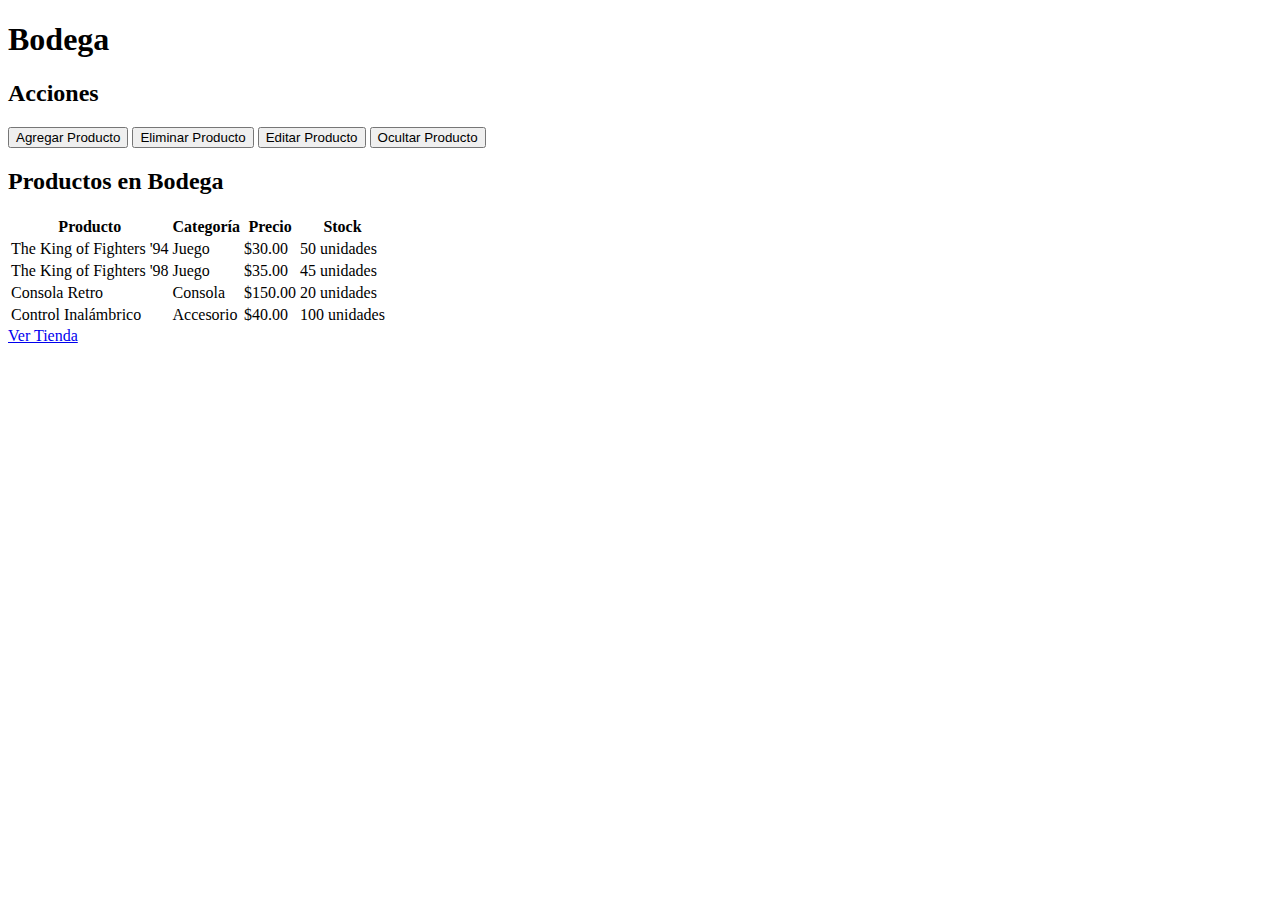
==== Proyecto Primer Parcial Pagina Web/HTML/bodega.html @ f95b6276 "Creacion de Secciones Forma de Pago\ Registro \ Recuperacion de Cuenta" ====
<!DOCTYPE html>
<html lang="es">
<head>
    <meta charset="UTF-8">
    <meta name="viewport" content="width=device-width, initial-scale=1.0">
    <link rel="icon" type="image/jpg" href="/Imagenes/icon.jpg">

    <link href="https://fonts.googleapis.com/css2?family=Orbitron:wght@400;700&display=swap" rel="stylesheet">
    <link rel="stylesheet" href="/CSS/styles_bodega.css">
    <title>Bodega | RetroStoreEC</title>
</head>
<body>
    <h1>Bodega</h1>
    <div class="container">
       
        <aside>
            <h2>Acciones</h2>
            <button>Agregar Producto</button>
            <button>Eliminar Producto</button>
            <button>Editar Producto</button>
            <button>Ocultar Producto</button>
        </aside>

        <!-- Contenido -->
        <div class="content">
            <h2>Productos en Bodega</h2>
            <table>
                <tr>
                    <th>Producto</th>
                    <th>Categoría</th>
                    <th>Precio</th>
                    <th>Stock</th>
                </tr>
                <tr>
                    <td>The King of Fighters '94</td>
                    <td>Juego</td>
                    <td>$30.00</td>
                    <td>50 unidades</td>
                </tr>
                <tr>
                    <td>The King of Fighters '98</td>
                    <td>Juego</td>
                    <td>$35.00</td>
                    <td>45 unidades</td>
                </tr>
                <tr>
                    <td>Consola Retro</td>
                    <td>Consola</td>
                    <td>$150.00</td>
                    <td>20 unidades</td>
                </tr>
                <tr>
                    <td>Control Inalámbrico</td>
                    <td>Accesorio</td>
                    <td>$40.00</td>
                    <td>100 unidades</td>
                </tr>
            </table>

            <a href="tienda.html" class="btn-primary">Ver Tienda</a>
        </div>
    </div>
</body>
</html>
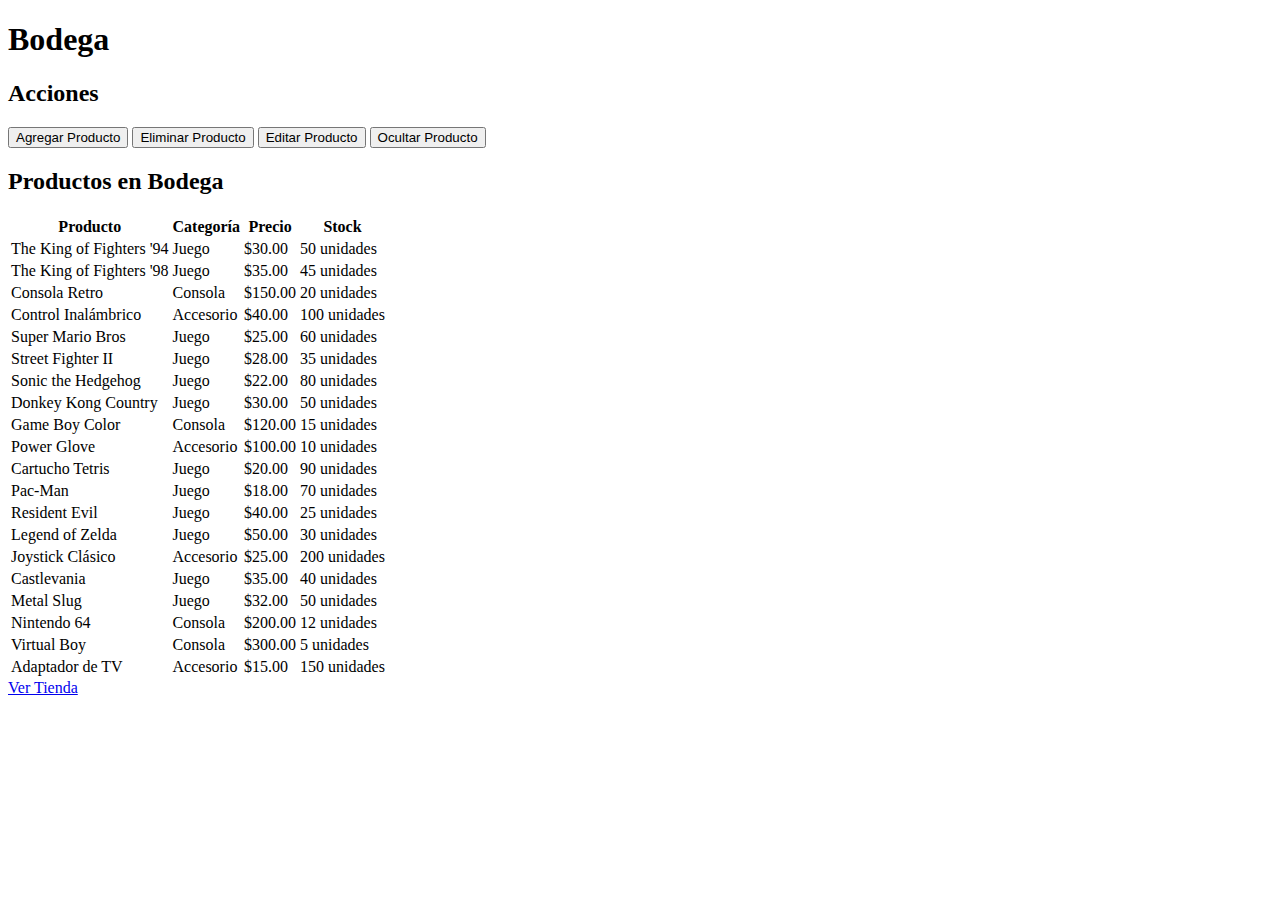
==== commit a67bc29b: "Inclusiond de Productos Tienda" ====
--- a/Proyecto Primer Parcial Pagina Web/HTML/bodega.html
+++ b/Proyecto Primer Parcial Pagina Web/HTML/bodega.html
@@ -55,6 +55,102 @@
                     <td>$40.00</td>
                     <td>100 unidades</td>
                 </tr>
+                <tr>
+                    <td>Super Mario Bros</td>
+                    <td>Juego</td>
+                    <td>$25.00</td>
+                    <td>60 unidades</td>
+                </tr>
+                <tr>
+                    <td>Street Fighter II</td>
+                    <td>Juego</td>
+                    <td>$28.00</td>
+                    <td>35 unidades</td>
+                </tr>
+                <tr>
+                    <td>Sonic the Hedgehog</td>
+                    <td>Juego</td>
+                    <td>$22.00</td>
+                    <td>80 unidades</td>
+                </tr>
+                <tr>
+                    <td>Donkey Kong Country</td>
+                    <td>Juego</td>
+                    <td>$30.00</td>
+                    <td>50 unidades</td>
+                </tr>
+                <tr>
+                    <td>Game Boy Color</td>
+                    <td>Consola</td>
+                    <td>$120.00</td>
+                    <td>15 unidades</td>
+                </tr>
+                <tr>
+                    <td>Power Glove</td>
+                    <td>Accesorio</td>
+                    <td>$100.00</td>
+                    <td>10 unidades</td>
+                </tr>
+                <tr>
+                    <td>Cartucho Tetris</td>
+                    <td>Juego</td>
+                    <td>$20.00</td>
+                    <td>90 unidades</td>
+                </tr>
+                <tr>
+                    <td>Pac-Man</td>
+                    <td>Juego</td>
+                    <td>$18.00</td>
+                    <td>70 unidades</td>
+                </tr>
+                <tr>
+                    <td>Resident Evil</td>
+                    <td>Juego</td>
+                    <td>$40.00</td>
+                    <td>25 unidades</td>
+                </tr>
+                <tr>
+                    <td>Legend of Zelda</td>
+                    <td>Juego</td>
+                    <td>$50.00</td>
+                    <td>30 unidades</td>
+                </tr>
+                <tr>
+                    <td>Joystick Clásico</td>
+                    <td>Accesorio</td>
+                    <td>$25.00</td>
+                    <td>200 unidades</td>
+                </tr>
+                <tr>
+                    <td>Castlevania</td>
+                    <td>Juego</td>
+                    <td>$35.00</td>
+                    <td>40 unidades</td>
+                </tr>
+                <tr>
+                    <td>Metal Slug</td>
+                    <td>Juego</td>
+                    <td>$32.00</td>
+                    <td>50 unidades</td>
+                </tr>
+                <tr>
+                    <td>Nintendo 64</td>
+                    <td>Consola</td>
+                    <td>$200.00</td>
+                    <td>12 unidades</td>
+                </tr>
+                <tr>
+                    <td>Virtual Boy</td>
+                    <td>Consola</td>
+                    <td>$300.00</td>
+                    <td>5 unidades</td>
+                </tr>
+                <tr>
+                    <td>Adaptador de TV</td>
+                    <td>Accesorio</td>
+                    <td>$15.00</td>
+                    <td>150 unidades</td>
+                </tr>
             </table>
 
             <a href="tienda.html" class="btn-primary">Ver Tienda</a>
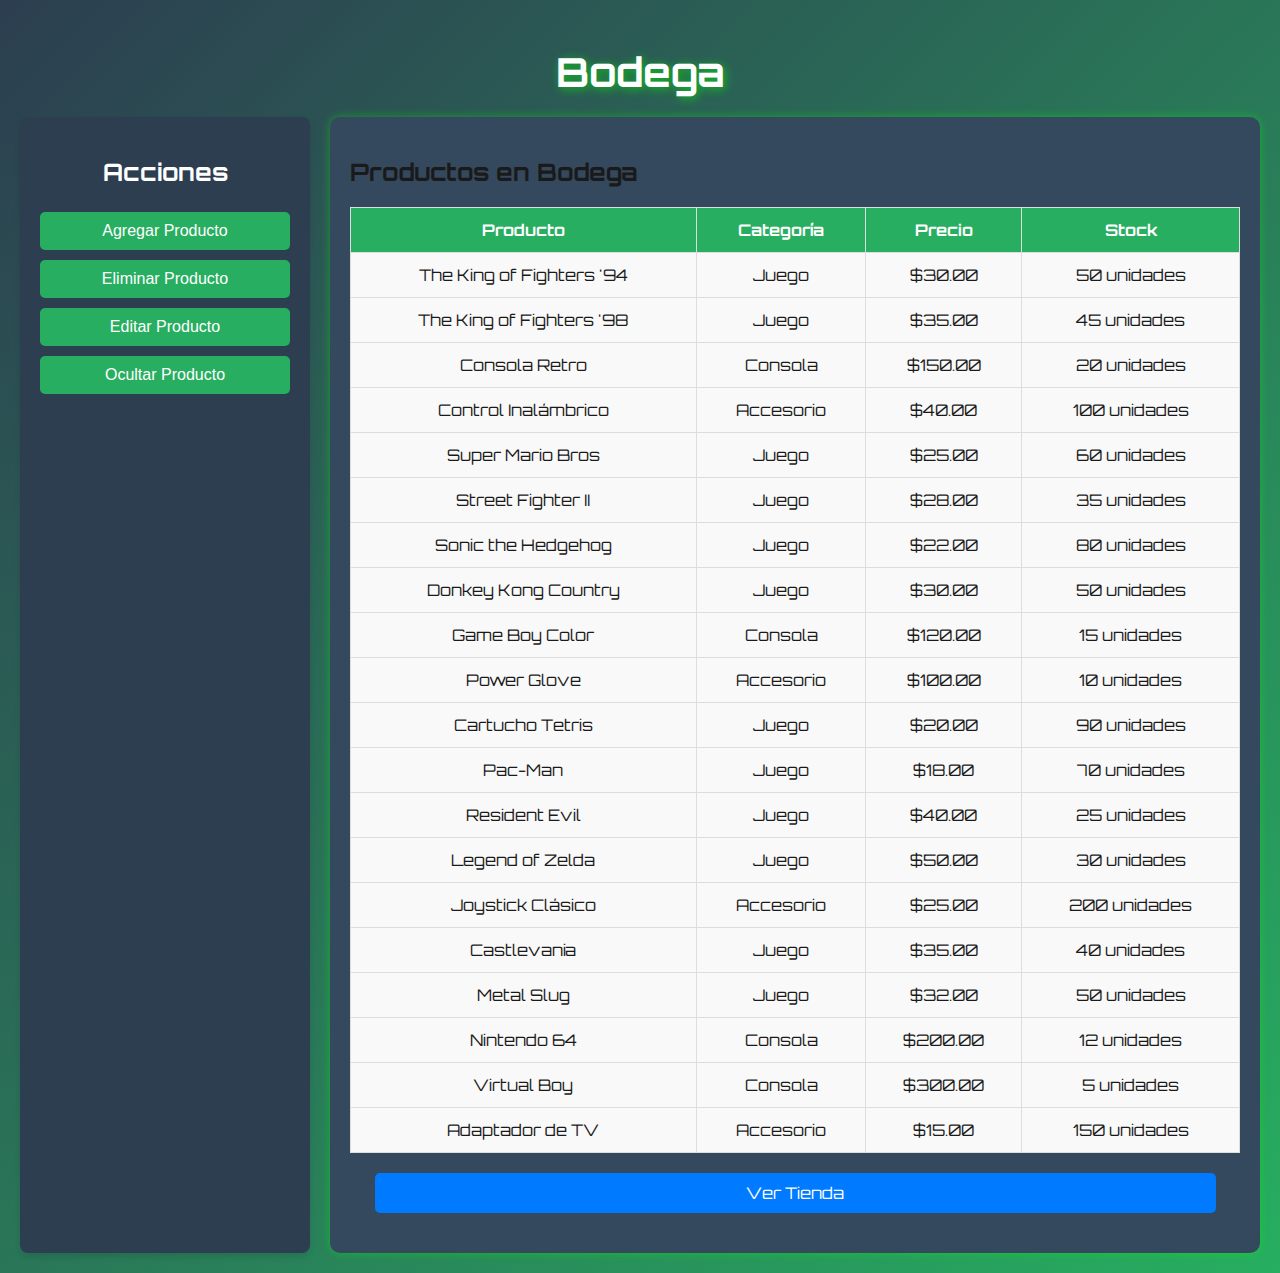
==== commit c9fbb5fb: "Arreglos en direcciones e inclusion de imagenes en tienda" ====
--- a/Proyecto Primer Parcial Pagina Web/HTML/bodega.html
+++ b/Proyecto Primer Parcial Pagina Web/HTML/bodega.html
@@ -3,16 +3,15 @@
 <head>
     <meta charset="UTF-8">
     <meta name="viewport" content="width=device-width, initial-scale=1.0">
-    <link rel="icon" type="image/jpg" href="/Imagenes/icon.jpg">
+    <link rel="icon" type="image/jpg" href="../Imagenes/icon.jpg">
 
     <link href="https://fonts.googleapis.com/css2?family=Orbitron:wght@400;700&display=swap" rel="stylesheet">
-    <link rel="stylesheet" href="/CSS/styles_bodega.css">
+    <link rel="stylesheet" href="../CSS/styles_bodega.css">
     <title>Bodega | RetroStoreEC</title>
 </head>
 <body>
     <h1>Bodega</h1>
-    <div class="container">
-       
+    <div class="container">       
         <aside>
             <h2>Acciones</h2>
             <button>Agregar Producto</button>
@@ -21,7 +20,6 @@
             <button>Ocultar Producto</button>
         </aside>
 
-        <!-- Contenido -->
         <div class="content">
             <h2>Productos en Bodega</h2>
             <table>
--- a/Proyecto Primer Parcial Pagina Web/CSS/styles_bodega.css
+++ b/Proyecto Primer Parcial Pagina Web/CSS/styles_bodega.css
@@ -0,0 +1,112 @@
+body {
+    font-family: 'Orbitron', sans-serif;
+    background-color: #1a1a1a;
+    color: #1a1a1a;
+    background-image: linear-gradient(to bottom right, #2c3e50, #27ae60);
+    margin: 0;
+    padding: 20px;
+}
+
+h1 {
+    text-align: center;
+    margin-bottom: 20px;
+    font-size: 2.5em;
+    color: #fff;
+    text-shadow: 2px 2px 10px rgba(0, 255, 0, 0.6);
+}
+
+.container {
+    display: flex;
+    justify-content: space-between;
+    gap: 20px;
+}
+
+.content {
+    flex: 1;
+    padding: 20px;
+    background-color: #34495e; 
+    border-radius: 10px;
+    box-shadow: 0 0 10px rgba(0, 255, 0, 0.4);
+}
+
+aside {
+    width: 250px;
+    background-color: #2c3e50;
+    padding: 20px;
+    border-radius: 8px;
+    box-shadow: 0 4px 6px rgba(0, 0, 0, 0.1);
+}
+
+aside h2 {
+    color: #fff;
+    text-align: center;
+    margin-bottom: 20px;
+}
+
+aside button {
+    width: 100%;
+    padding: 10px;
+    margin: 5px 0;
+    border: none;
+    border-radius: 5px;
+    font-size: 16px;
+    color: white;
+    background-color: #27ae60;
+    cursor: pointer;
+    transition: all 0.3s ease;
+}
+
+aside button:hover {
+    background-color: #2ecc71;
+    transform: scale(1.05);
+}
+
+table {
+    width: 100%;
+    border-collapse: collapse;
+    margin-top: 20px;
+}
+
+table tr {
+    transition: transform 0.3s ease, box-shadow 0.3s ease; 
+}
+
+table tr:hover {
+    transform: scale(1.02); 
+    box-shadow: 0px 4px 10px rgba(0, 0, 0, 0.2); 
+    background-color: #f9f9f9; 
+}
+
+table th, table td {
+    padding: 12px;
+    text-align: center;
+    border: 1px solid #ddd;
+}
+
+table th {
+    background-color: #27ae60;
+    color: white;
+}
+
+table td {
+    background-color: #f9f9f9;
+}
+
+.btn-primary {
+    display: block; 
+    padding: 10px 20px;
+    font-size: 16px; 
+    text-align: center;
+    background-color: #007BFF; 
+    color: #fff;
+    text-decoration: none; 
+    border-radius: 5px; 
+    transition: background-color 0.3s ease; 
+    max-width: 90%;
+    margin: 20px auto; 
+}
+
+.btn-primary:hover {
+    background-color: #0056b3;
+}
+
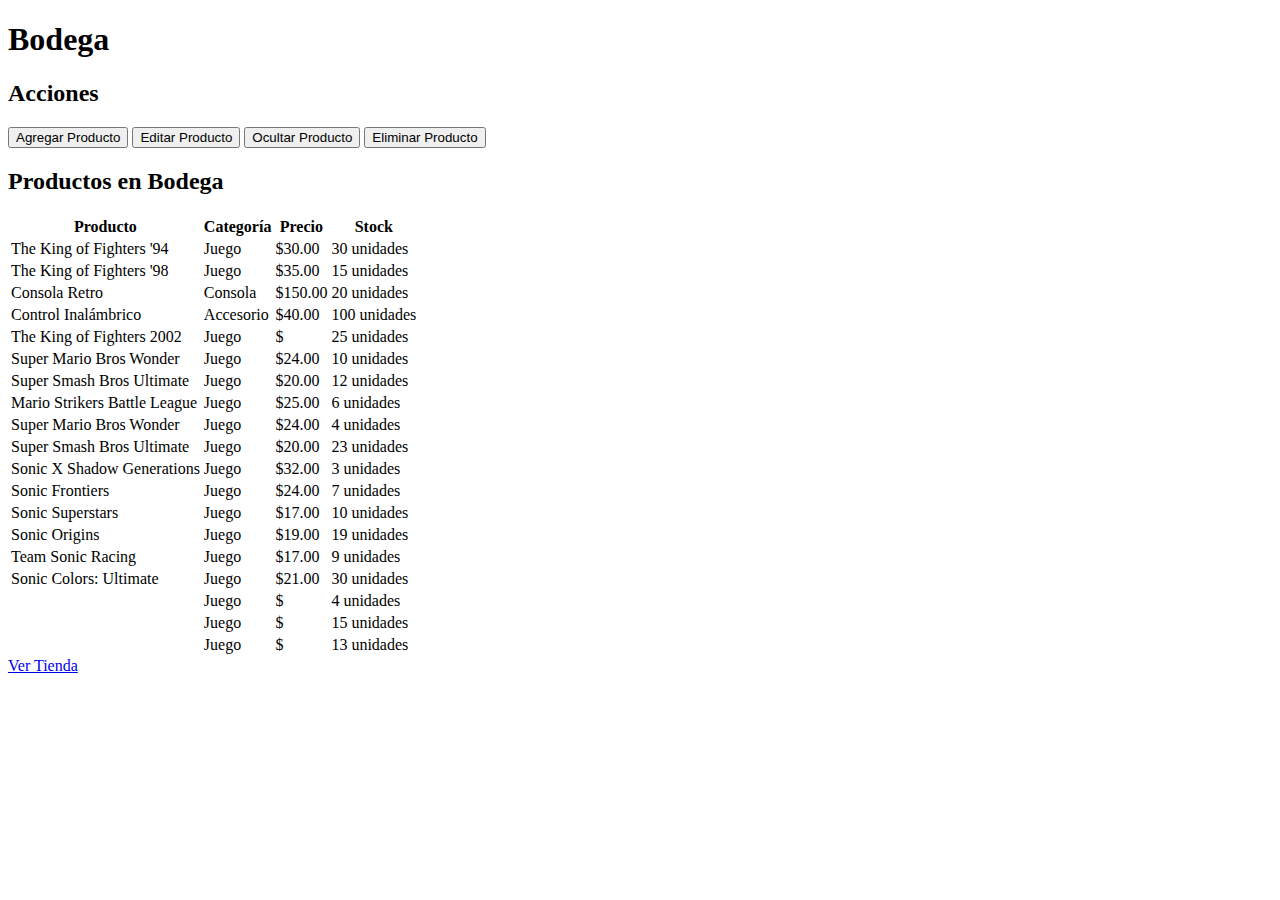
==== commit f39509c6: "Actualizacion Tienda-Bodega" ====
--- a/Proyecto Primer Parcial Pagina Web/HTML/bodega.html
+++ b/Proyecto Primer Parcial Pagina Web/HTML/bodega.html
@@ -3,23 +3,24 @@
 <head>
     <meta charset="UTF-8">
     <meta name="viewport" content="width=device-width, initial-scale=1.0">
-    <link rel="icon" type="image/jpg" href="../Imagenes/icon.jpg">
-
+    <link rel="icon" type="image/jpg" href="/Imagenes/icon.jpg">
     <link href="https://fonts.googleapis.com/css2?family=Orbitron:wght@400;700&display=swap" rel="stylesheet">
-    <link rel="stylesheet" href="../CSS/styles_bodega.css">
+    <link rel="stylesheet" href="https://cdnjs.cloudflare.com/ajax/libs/font-awesome/6.7.1/css/all.min.css" integrity="sha512-5Hs3dF2AEPkpNAR7UiOHba+lRSJNeM2ECkwxUIxC1Q/FLycGTbNapWXB4tP889k5T5Ju8fs4b1P5z/iB4nMfSQ==" crossorigin="anonymous" referrerpolicy="no-referrer" />
+    <link rel="stylesheet" href="/CSS/styles_bodega.css">
     <title>Bodega | RetroStoreEC</title>
 </head>
 <body>
     <h1>Bodega</h1>
-    <div class="container">       
+    <div class="container">
         <aside>
             <h2>Acciones</h2>
-            <button>Agregar Producto</button>
-            <button>Eliminar Producto</button>
-            <button>Editar Producto</button>
-            <button>Ocultar Producto</button>
+            <button><i class="fa-solid fa-cart-plus"></i> Agregar Producto</button>
+            <button><i class="fa-solid fa-pen-to-square"></i> Editar Producto</button>
+            <button><i class="fa-solid fa-eye-slash"></i> Ocultar Producto</button>
+            <button class="delete"><i class="fa-solid fa-trash-can"></i> Eliminar Producto</button>
         </aside>
 
+        <!-- Contenido -->
         <div class="content">
             <h2>Productos en Bodega</h2>
             <table>
@@ -33,13 +34,13 @@
                     <td>The King of Fighters '94</td>
                     <td>Juego</td>
                     <td>$30.00</td>
-                    <td>50 unidades</td>
+                    <td>30 unidades</td>
                 </tr>
                 <tr>
                     <td>The King of Fighters '98</td>
                     <td>Juego</td>
                     <td>$35.00</td>
-                    <td>45 unidades</td>
+                    <td>15 unidades</td>
                 </tr>
                 <tr>
                     <td>Consola Retro</td>
@@ -54,104 +55,97 @@
                     <td>100 unidades</td>
                 </tr>
                 <tr>
-                    <td>Super Mario Bros</td>
+                    <td>The King of Fighters 2002</td>
+                    <td>Juego</td>
+                    <td>$</td>
+                    <td>25 unidades</td>
+                </tr>
+                <tr>
+                    <td>Super Mario Bros Wonder</td>
+                    <td>Juego</td>
+                    <td>$24.00</td>
+                    <td>10 unidades</td>
+                </tr>
+                <tr>
+                    <td>Super Smash Bros Ultimate</td>
+                    <td>Juego</td>
+                    <td>$20.00</td>
+                    <td>12 unidades</td>
+                </tr>
+                <tr>
+                    <td>Mario Strikers Battle League</td>
                     <td>Juego</td>
                     <td>$25.00</td>
-                    <td>60 unidades</td>
+                    <td>6 unidades</td>
                 </tr>
                 <tr>
-                    <td>Street Fighter II</td>
+                    <td>Super Mario Bros Wonder</td>
                     <td>Juego</td>
-                    <td>$28.00</td>
-                    <td>35 unidades</td>
+                    <td>$24.00</td>
+                    <td>4 unidades</td>
                 </tr>
                 <tr>
-                    <td>Sonic the Hedgehog</td>
+                    <td>Super Smash Bros Ultimate</td>
                     <td>Juego</td>
-                    <td>$22.00</td>
-                    <td>80 unidades</td>
+                    <td>$20.00</td>
+                    <td>23 unidades</td>
                 </tr>
                 <tr>
-                    <td>Donkey Kong Country</td>
+                    <td>Sonic X Shadow Generations</td>
                     <td>Juego</td>
-                    <td>$30.00</td>
-                    <td>50 unidades</td>
+                    <td>$32.00</td>
+                    <td>3 unidades</td>
                 </tr>
                 <tr>
-                    <td>Game Boy Color</td>
-                    <td>Consola</td>
-                    <td>$120.00</td>
+                    <td>Sonic Frontiers</td>
+                    <td>Juego</td>
+                    <td>$24.00</td>
+                    <td>7 unidades</td>
+                </tr>
+                <tr>
+                    <td>Sonic Superstars</td>
+                    <td>Juego</td>
+                    <td>$17.00</td>
+                    <td>10 unidades</td>
+                </tr>
+                <tr>
+                    <td>Sonic Origins</td>
+                    <td>Juego</td>
+                    <td>$19.00</td>
+                    <td>19 unidades</td>
+                </tr>
+                <tr>
+                    <td>Team Sonic Racing</td>
+                    <td>Juego</td>
+                    <td>$17.00</td>
+                    <td>9 unidades</td>
+                </tr>
+                <tr>
+                    <td>Sonic Colors: Ultimate</td>
+                    <td>Juego</td>
+                    <td>$21.00</td>
+                    <td>30 unidades</td>
+                </tr>
+                <tr>
+                    <td></td>
+                    <td>Juego</td>
+                    <td>$</td>
+                    <td>4 unidades</td>
+                </tr>
+                <tr>
+                    <td></td>
+                    <td>Juego</td>
+                    <td>$</td>
                     <td>15 unidades</td>
                 </tr>
                 <tr>
-                    <td>Power Glove</td>
-                    <td>Accesorio</td>
-                    <td>$100.00</td>
-                    <td>10 unidades</td>
-                </tr>
-                <tr>
-                    <td>Cartucho Tetris</td>
+                    <td></td>
                     <td>Juego</td>
-                    <td>$20.00</td>
-                    <td>90 unidades</td>
-                </tr>
-                <tr>
-                    <td>Pac-Man</td>
-                    <td>Juego</td>
-                    <td>$18.00</td>
-                    <td>70 unidades</td>
-                </tr>
-                <tr>
-                    <td>Resident Evil</td>
-                    <td>Juego</td>
-                    <td>$40.00</td>
-                    <td>25 unidades</td>
-                </tr>
-                <tr>
-                    <td>Legend of Zelda</td>
-                    <td>Juego</td>
-                    <td>$50.00</td>
-                    <td>30 unidades</td>
-                </tr>
-                <tr>
-                    <td>Joystick Clásico</td>
-                    <td>Accesorio</td>
-                    <td>$25.00</td>
-                    <td>200 unidades</td>
-                </tr>
-                <tr>
-                    <td>Castlevania</td>
-                    <td>Juego</td>
-                    <td>$35.00</td>
-                    <td>40 unidades</td>
-                </tr>
-                <tr>
-                    <td>Metal Slug</td>
-                    <td>Juego</td>
-                    <td>$32.00</td>
-                    <td>50 unidades</td>
-                </tr>
-                <tr>
-                    <td>Nintendo 64</td>
-                    <td>Consola</td>
-                    <td>$200.00</td>
-                    <td>12 unidades</td>
-                </tr>
-                <tr>
-                    <td>Virtual Boy</td>
-                    <td>Consola</td>
-                    <td>$300.00</td>
-                    <td>5 unidades</td>
-                </tr>
-                <tr>
-                    <td>Adaptador de TV</td>
-                    <td>Accesorio</td>
-                    <td>$15.00</td>
-                    <td>150 unidades</td>
+                    <td>$</td>
+                    <td>13 unidades</td>
                 </tr>
             </table>
-
-            <a href="tienda.html" class="btn-primary">Ver Tienda</a>
+            <a href="tienda.html" class="btn-primary"><i class="fa-solid fa-store"></i> Ver Tienda</a>
         </div>
     </div>
 </body>
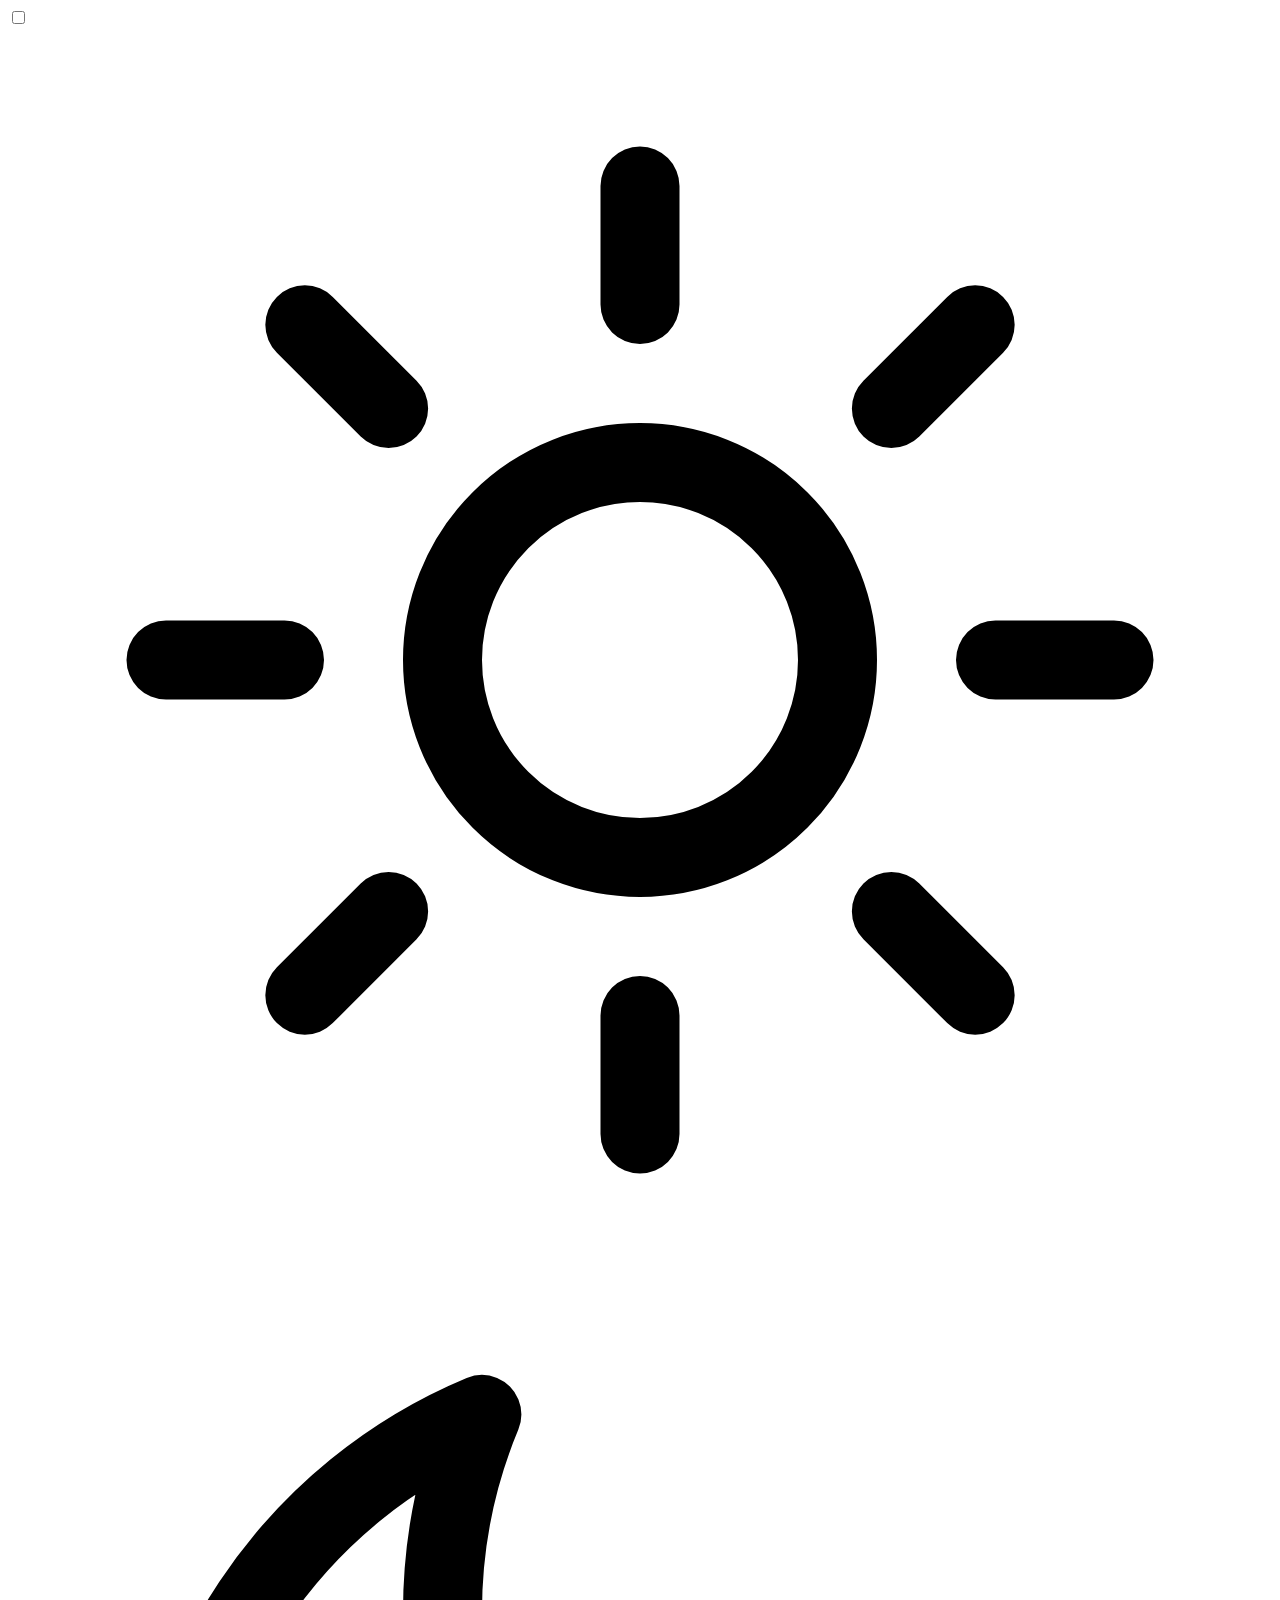
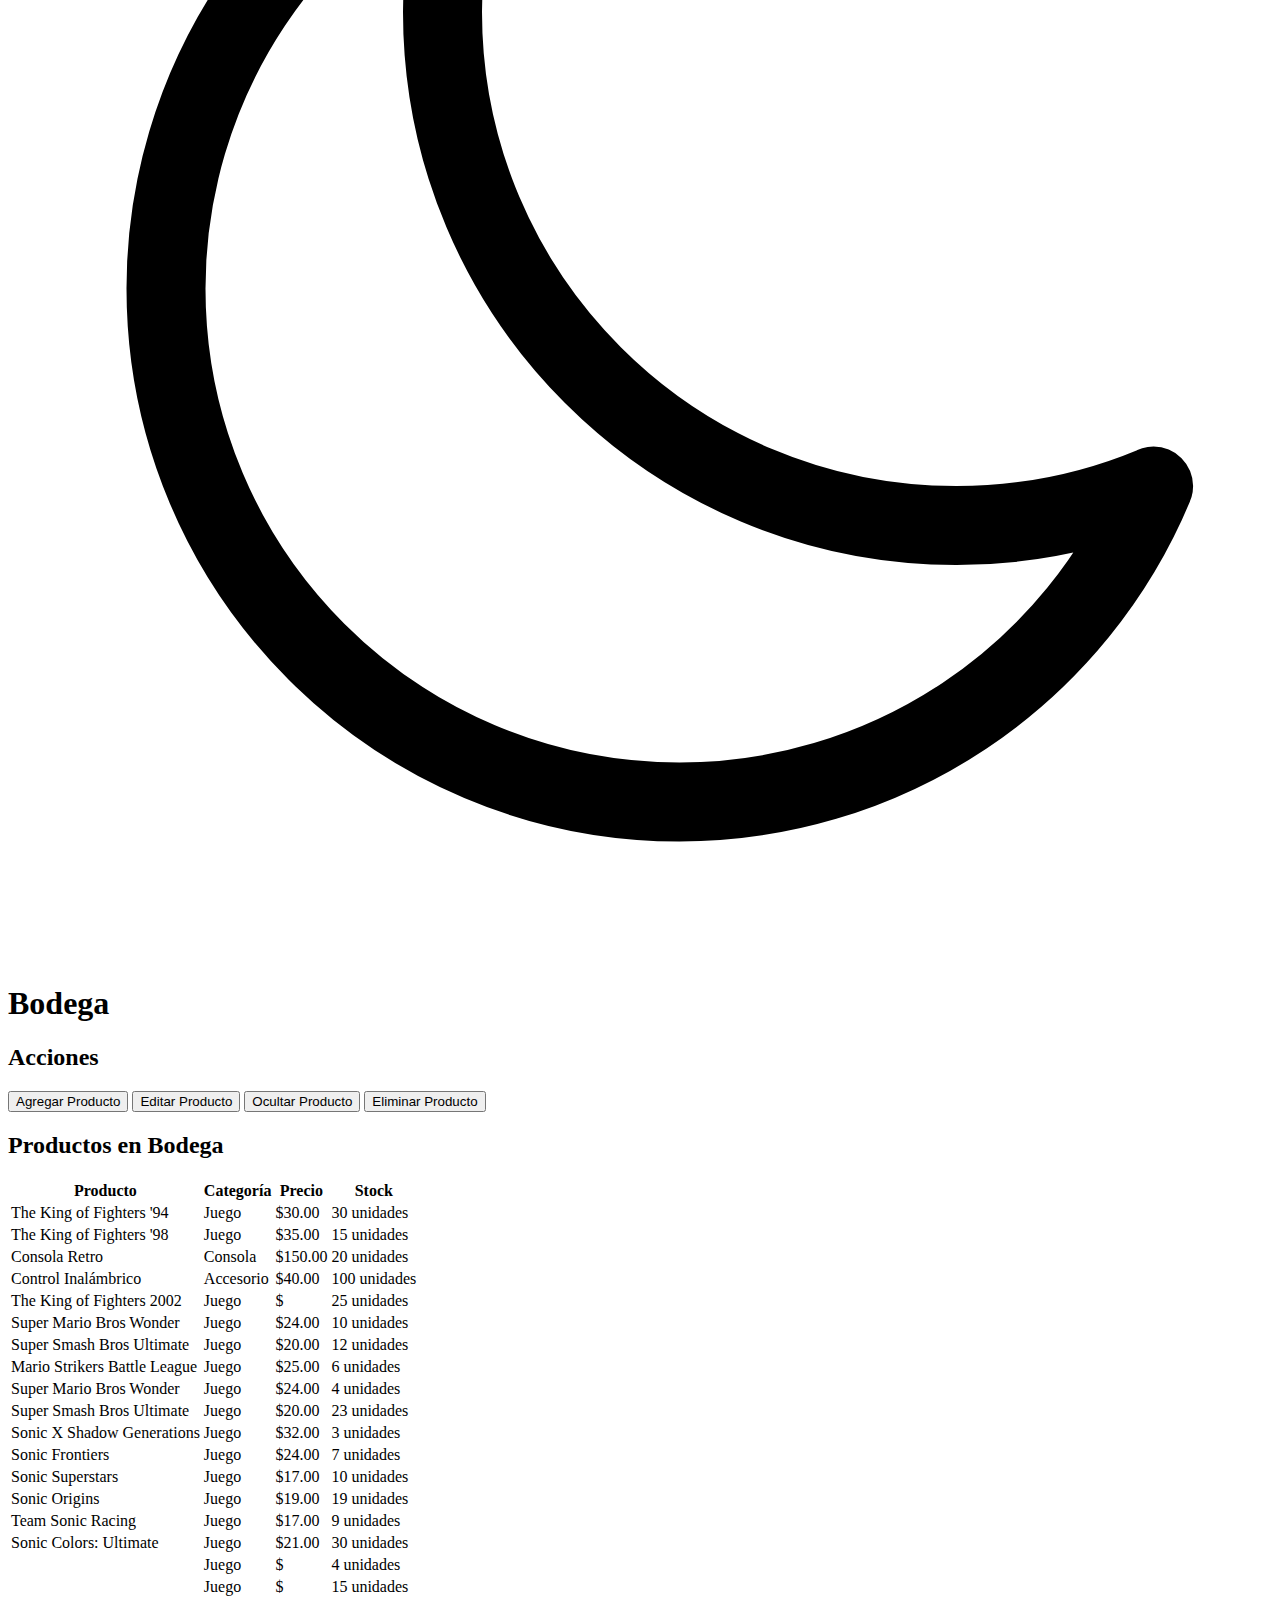
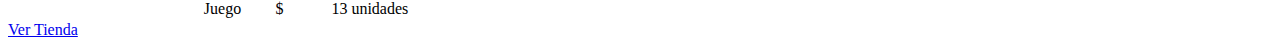
==== commit df9fe6c7: "Dark-Mode Tienda" ====
--- a/Proyecto Primer Parcial Pagina Web/HTML/bodega.html
+++ b/Proyecto Primer Parcial Pagina Web/HTML/bodega.html
@@ -10,142 +10,156 @@
     <title>Bodega | RetroStoreEC</title>
 </head>
 <body>
+    <input type="checkbox" id="darkmode-toggle"/>
+    <label for="darkmode-toggle">
+        <svg class="sun" xmlns="http://www.w3.org/2000/svg" fill="none" viewBox="0 0 24 24" stroke-width="1.5" stroke="currentColor">
+        <path stroke-linecap="round" stroke-linejoin="round" d="M12 3v2.25m6.364.386-1.591 1.591M21 12h-2.25m-.386 6.364-1.591-1.591M12 18.75V21m-4.773-4.227-1.591 1.591M5.25 12H3m4.227-4.773L5.636 5.636M15.75 12a3.75 3.75 0 1 1-7.5 0 3.75 3.75 0 0 1 7.5 0Z" /></svg>
+        <svg class="moon" xmlns="http://www.w3.org/2000/svg" fill="none" viewBox="0 0 24 24" stroke-width="1.5" stroke="currentColor" class="size-6">        <path stroke-linecap="round" stroke-linejoin="round" d="M21.752 15.002A9.72 9.72 0 0 1 18 15.75c-5.385 0-9.75-4.365-9.75-9.75 0-1.33.266-2.597.748-3.752A9.753 9.753 0 0 0 3 11.25C3 16.635 7.365 21 12.75 21a9.753 9.753 0 0 0 9.002-5.998Z" /></svg>
+    </label>
+    <div class="background">
     <h1>Bodega</h1>
-    <div class="container">
-        <aside>
-            <h2>Acciones</h2>
-            <button><i class="fa-solid fa-cart-plus"></i> Agregar Producto</button>
-            <button><i class="fa-solid fa-pen-to-square"></i> Editar Producto</button>
-            <button><i class="fa-solid fa-eye-slash"></i> Ocultar Producto</button>
-            <button class="delete"><i class="fa-solid fa-trash-can"></i> Eliminar Producto</button>
-        </aside>
+        <div class="container">
+            <aside>
+                <h2>Acciones</h2>
+                <button><i class="fa-solid fa-cart-plus"></i> Agregar Producto</button>
+                <button><i class="fa-solid fa-pen-to-square"></i> Editar Producto</button>
+                <button><i class="fa-solid fa-eye-slash"></i> Ocultar Producto</button>
+                <button class="delete"><i class="fa-solid fa-trash-can"></i> Eliminar Producto</button>
+            </aside>
 
-        <!-- Contenido -->
-        <div class="content">
-            <h2>Productos en Bodega</h2>
-            <table>
-                <tr>
-                    <th>Producto</th>
-                    <th>Categoría</th>
-                    <th>Precio</th>
-                    <th>Stock</th>
-                </tr>
-                <tr>
-                    <td>The King of Fighters '94</td>
-                    <td>Juego</td>
-                    <td>$30.00</td>
-                    <td>30 unidades</td>
-                </tr>
-                <tr>
-                    <td>The King of Fighters '98</td>
-                    <td>Juego</td>
-                    <td>$35.00</td>
-                    <td>15 unidades</td>
-                </tr>
-                <tr>
-                    <td>Consola Retro</td>
-                    <td>Consola</td>
-                    <td>$150.00</td>
-                    <td>20 unidades</td>
-                </tr>
-                <tr>
-                    <td>Control Inalámbrico</td>
-                    <td>Accesorio</td>
-                    <td>$40.00</td>
-                    <td>100 unidades</td>
-                </tr>
-                <tr>
-                    <td>The King of Fighters 2002</td>
-                    <td>Juego</td>
-                    <td>$</td>
-                    <td>25 unidades</td>
-                </tr>
-                <tr>
-                    <td>Super Mario Bros Wonder</td>
-                    <td>Juego</td>
-                    <td>$24.00</td>
-                    <td>10 unidades</td>
-                </tr>
-                <tr>
-                    <td>Super Smash Bros Ultimate</td>
-                    <td>Juego</td>
-                    <td>$20.00</td>
-                    <td>12 unidades</td>
-                </tr>
-                <tr>
-                    <td>Mario Strikers Battle League</td>
-                    <td>Juego</td>
-                    <td>$25.00</td>
-                    <td>6 unidades</td>
-                </tr>
-                <tr>
-                    <td>Super Mario Bros Wonder</td>
-                    <td>Juego</td>
-                    <td>$24.00</td>
-                    <td>4 unidades</td>
-                </tr>
-                <tr>
-                    <td>Super Smash Bros Ultimate</td>
-                    <td>Juego</td>
-                    <td>$20.00</td>
-                    <td>23 unidades</td>
-                </tr>
-                <tr>
-                    <td>Sonic X Shadow Generations</td>
-                    <td>Juego</td>
-                    <td>$32.00</td>
-                    <td>3 unidades</td>
-                </tr>
-                <tr>
-                    <td>Sonic Frontiers</td>
-                    <td>Juego</td>
-                    <td>$24.00</td>
-                    <td>7 unidades</td>
-                </tr>
-                <tr>
-                    <td>Sonic Superstars</td>
-                    <td>Juego</td>
-                    <td>$17.00</td>
-                    <td>10 unidades</td>
-                </tr>
-                <tr>
-                    <td>Sonic Origins</td>
-                    <td>Juego</td>
-                    <td>$19.00</td>
-                    <td>19 unidades</td>
-                </tr>
-                <tr>
-                    <td>Team Sonic Racing</td>
-                    <td>Juego</td>
-                    <td>$17.00</td>
-                    <td>9 unidades</td>
-                </tr>
-                <tr>
-                    <td>Sonic Colors: Ultimate</td>
-                    <td>Juego</td>
-                    <td>$21.00</td>
-                    <td>30 unidades</td>
-                </tr>
-                <tr>
-                    <td></td>
-                    <td>Juego</td>
-                    <td>$</td>
-                    <td>4 unidades</td>
-                </tr>
-                <tr>
-                    <td></td>
-                    <td>Juego</td>
-                    <td>$</td>
-                    <td>15 unidades</td>
-                </tr>
-                <tr>
-                    <td></td>
-                    <td>Juego</td>
-                    <td>$</td>
-                    <td>13 unidades</td>
-                </tr>
-            </table>
-            <a href="tienda.html" class="btn-primary"><i class="fa-solid fa-store"></i> Ver Tienda</a>
+            <!-- Contenido -->
+            <div class="content">
+                <h2>Productos en Bodega</h2>
+                <table>
+                    <tr>
+                        <th>Producto</th>
+                        <th>Categoría</th>
+                        <th>Precio</th>
+                        <th>Stock</th>
+                    </tr>
+                    <tr>
+                        <td>The King of Fighters '94</td>
+                        <td>Juego</td>
+                        <td>$30.00</td>
+                        <td>30 unidades</td>
+                    </tr>
+                    <tr>
+                        <td>The King of Fighters '98</td>
+                        <td>Juego</td>
+                        <td>$35.00</td>
+                        <td>15 unidades</td>
+                    </tr>
+                    <tr>
+                        <td>Consola Retro</td>
+                        <td>Consola</td>
+                        <td>$150.00</td>
+                        <td>20 unidades</td>
+                    </tr>
+                    <tr>
+                        <td>Control Inalámbrico</td>
+                        <td>Accesorio</td>
+                        <td>$40.00</td>
+                        <td>100 unidades</td>
+                    </tr>
+                    <tr>
+                        <td>The King of Fighters 2002</td>
+                        <td>Juego</td>
+                        <td>$</td>
+                        <td>25 unidades</td>
+                    </tr>
+                    <tr>
+                        <td>Super Mario Bros Wonder</td>
+                        <td>Juego</td>
+                        <td>$24.00</td>
+                        <td>10 unidades</td>
+                    </tr>
+                    <tr>
+                        <td>Super Smash Bros Ultimate</td>
+                        <td>Juego</td>
+                        <td>$20.00</td>
+                        <td>12 unidades</td>
+                    </tr>
+                    <tr>
+                        <td>Mario Strikers Battle League</td>
+                        <td>Juego</td>
+                        <td>$25.00</td>
+                        <td>6 unidades</td>
+                    </tr>
+                    <tr>
+                        <td>Super Mario Bros Wonder</td>
+                        <td>Juego</td>
+                        <td>$24.00</td>
+                        <td>4 unidades</td>
+                    </tr>
+                    <tr>
+                        <td>Super Smash Bros Ultimate</td>
+                        <td>Juego</td>
+                        <td>$20.00</td>
+                        <td>23 unidades</td>
+                    </tr>
+                    <tr>
+                        <td>Sonic X Shadow Generations</td>
+                        <td>Juego</td>
+                        <td>$32.00</td>
+                        <td>3 unidades</td>
+                    </tr>
+                    <tr>
+                        <td>Sonic Frontiers</td>
+                        <td>Juego</td>
+                        <td>$24.00</td>
+                        <td>7 unidades</td>
+                    </tr>
+                    <tr>
+                        <td>Sonic Superstars</td>
+                        <td>Juego</td>
+                        <td>$17.00</td>
+                        <td>10 unidades</td>
+                    </tr>
+                    <tr>
+                        <td>Sonic Origins</td>
+                        <td>Juego</td>
+                        <td>$19.00</td>
+                        <td>19 unidades</td>
+                    </tr>
+                    <tr>
+                        <td>Team Sonic Racing</td>
+                        <td>Juego</td>
+                        <td>$17.00</td>
+                        <td>9 unidades</td>
+                    </tr>
+                    <tr>
+                        <td>Sonic Colors: Ultimate</td>
+                        <td>Juego</td>
+                        <td>$21.00</td>
+                        <td>30 unidades</td>
+                    </tr>
+                    <tr>
+                        <td></td>
+                        <td>Juego</td>
+                        <td>$</td>
+                        <td>4 unidades</td>
+                    </tr>
+                    <tr>
+                        <td></td>
+                        <td>Juego</td>
+                        <td>$</td>
+                        <td>15 unidades</td>
+                    </tr>
+                    <tr>
+                        <td></td>
+                        <td>Juego</td>
+                        <td>$</td>
+                        <td>13 unidades</td>
+                    </tr>
+                </table>
+                <a href="tienda.html" class="btn-primary"><i class="fa-solid fa-store"></i> 
+                    <span id="span1"></span>
+                    <span id="span2"></span>
+                    <span id="span3"></span>
+                    <span id="span4"></span>
+                    Ver Tienda
+                </a>
+            </div>
         </div>
     </div>
 </body>
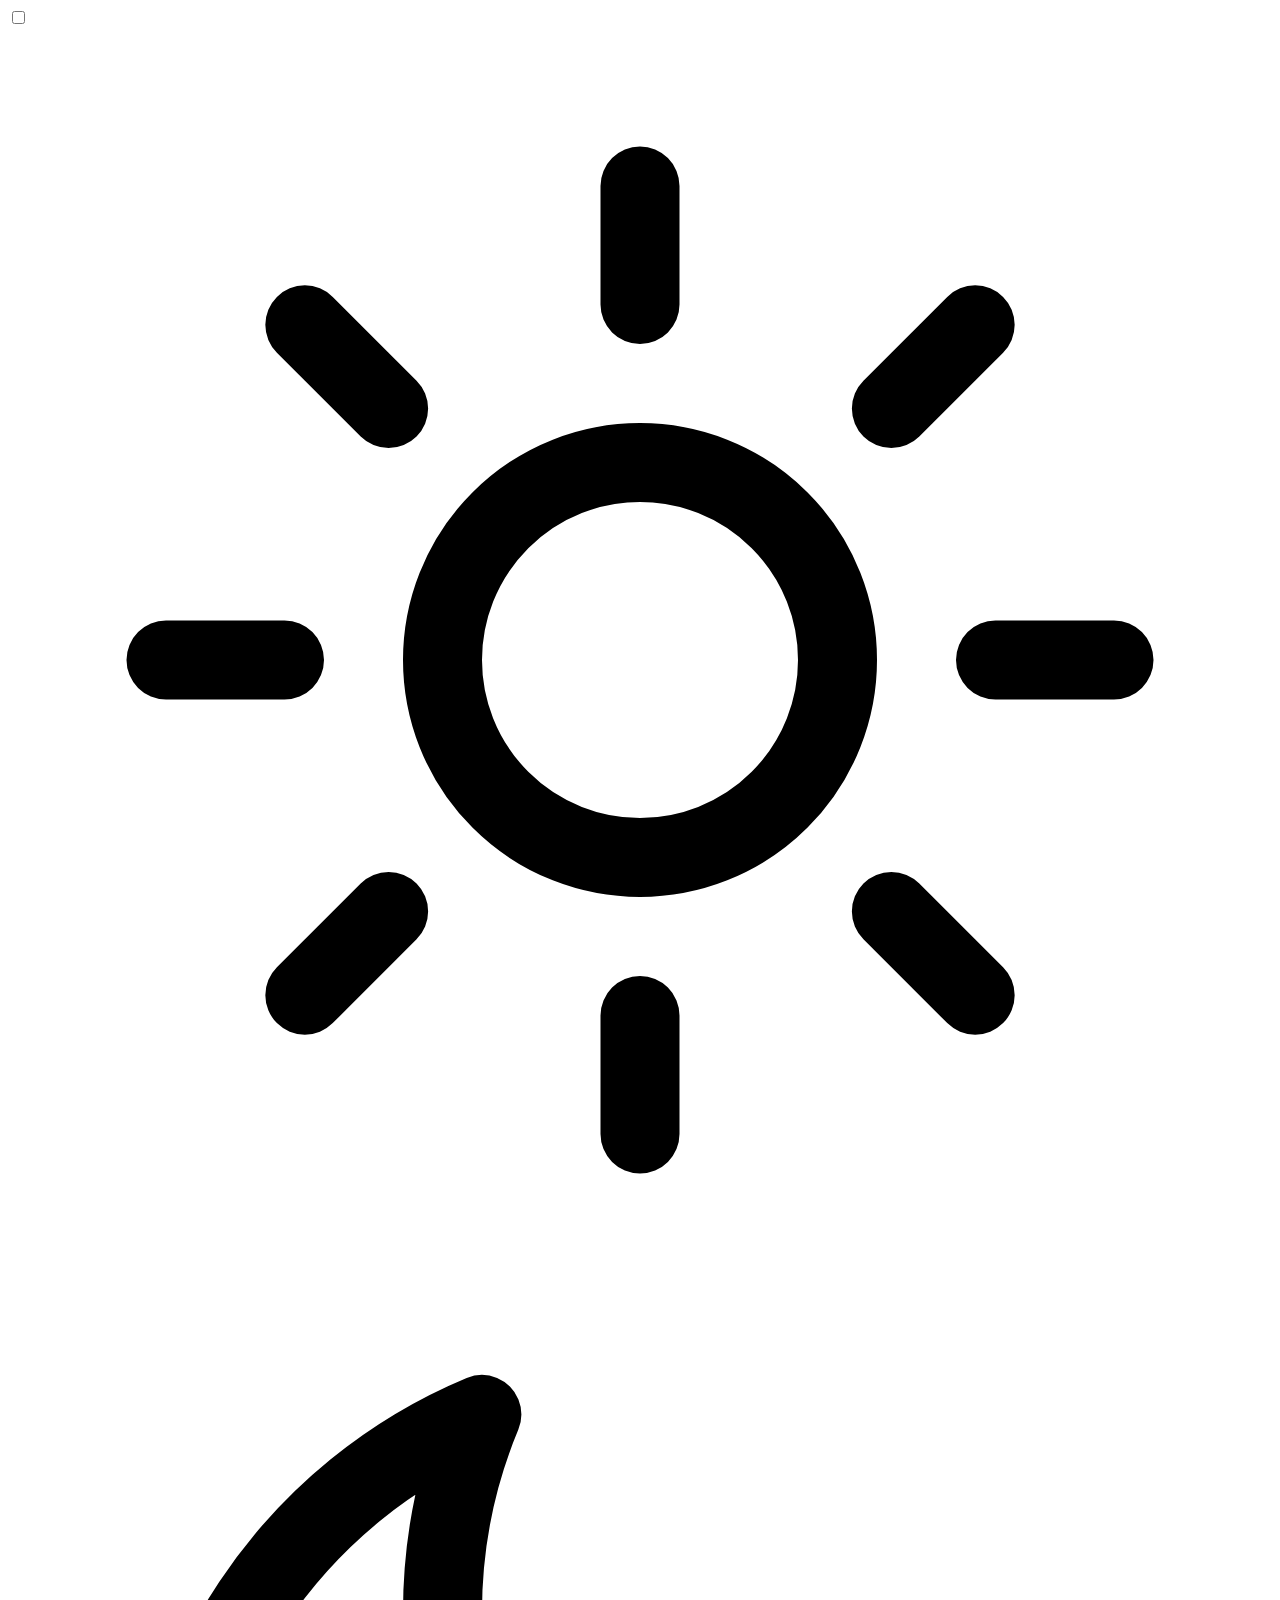
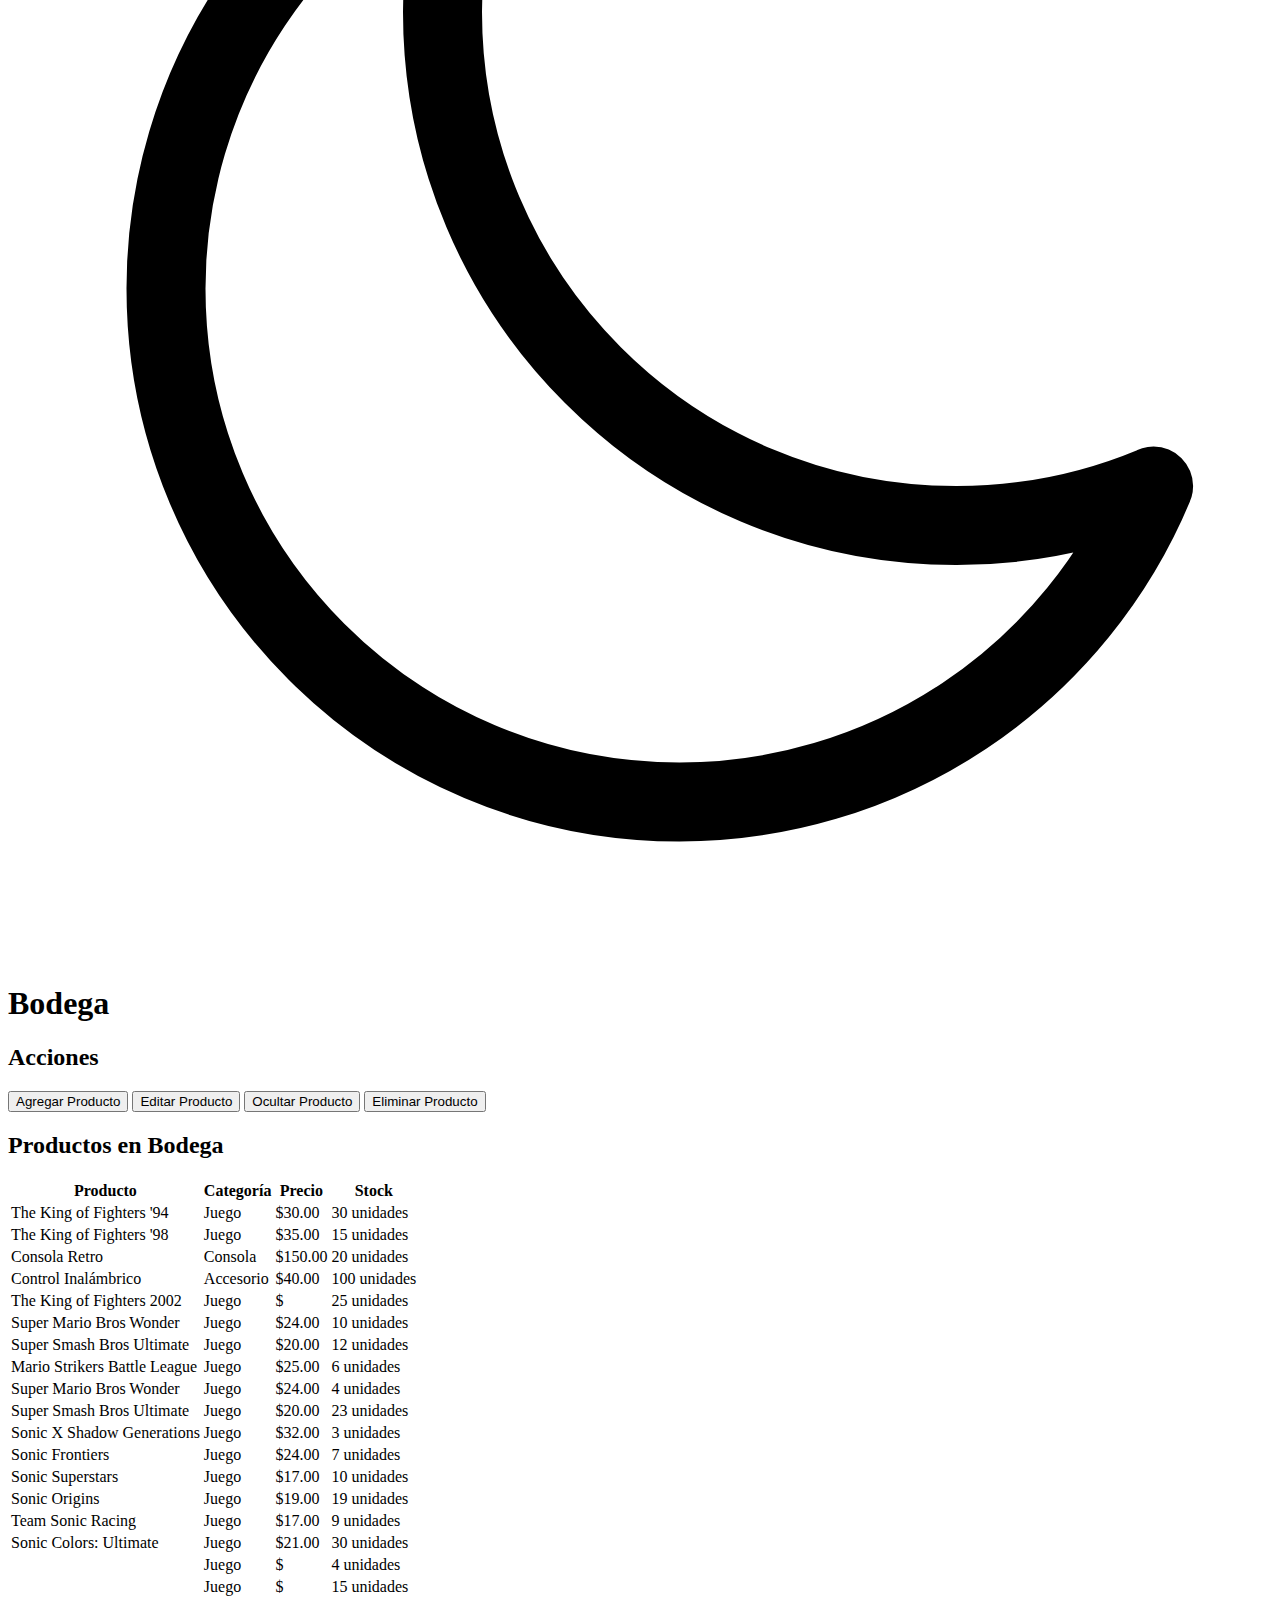
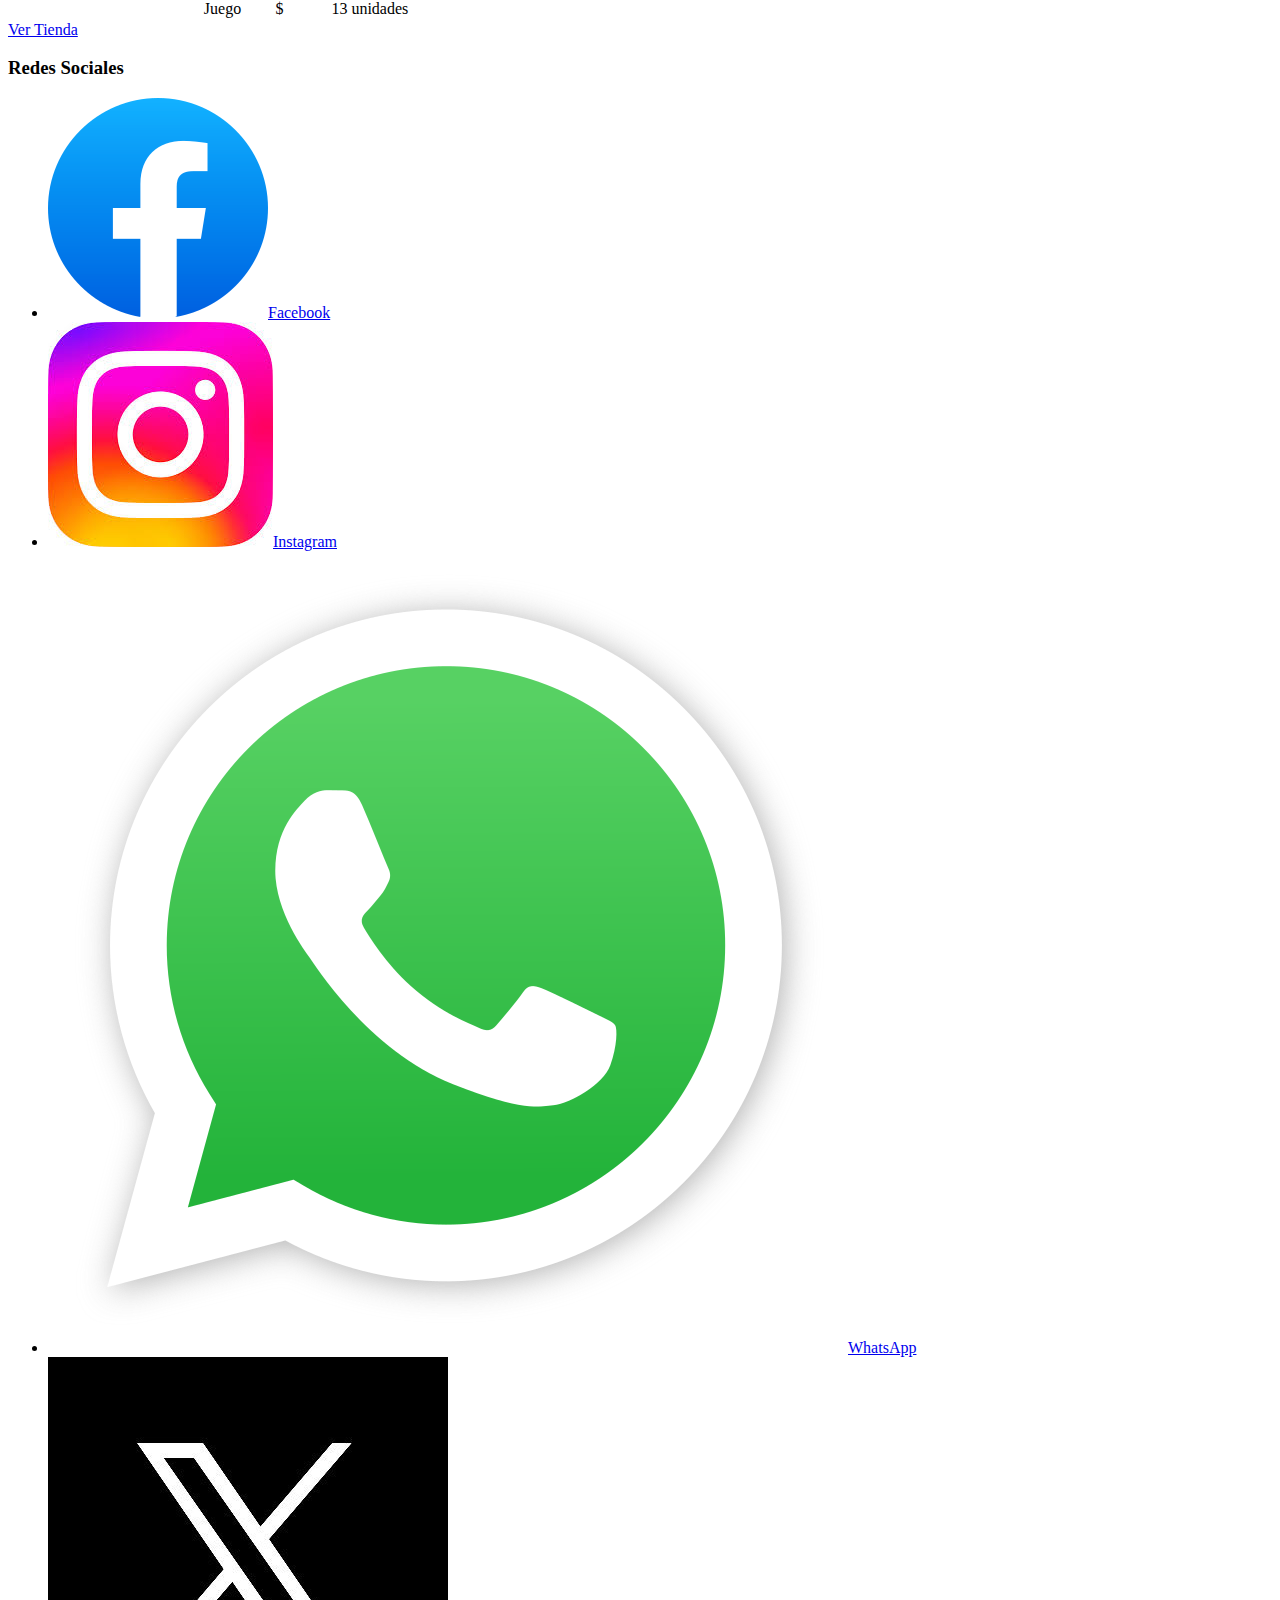
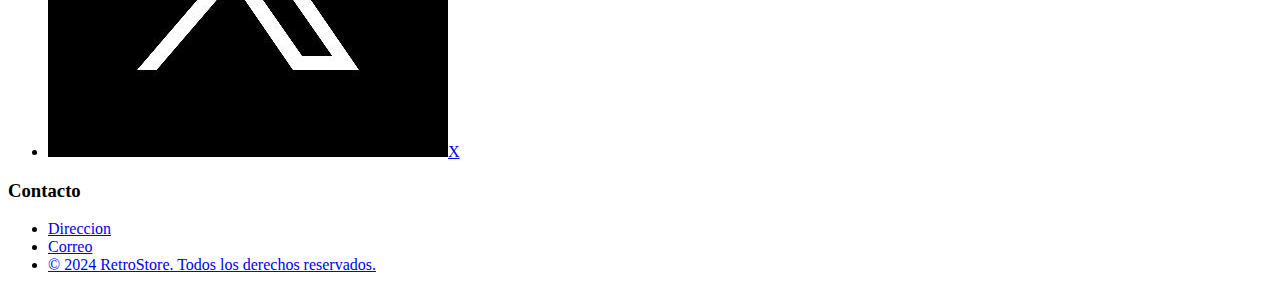
==== commit 1c194d73: "Dark-Mode Pago/Index" ====
--- a/Proyecto Primer Parcial Pagina Web/HTML/bodega.html
+++ b/Proyecto Primer Parcial Pagina Web/HTML/bodega.html
@@ -161,6 +161,27 @@
                 </a>
             </div>
         </div>
+        <footer class="footer">
+            <div class="footer-content conteiner">
+                <div class="link">
+                    <h3>Redes Sociales</h3>
+                    <ul>
+                        <li><a href="https://www.facebook.com/alain.morales.140?mibextid=ZbWKwL" target="_blank"><img src="../Imagenes/facebook.png" alt="">Facebook</a></li>
+                        <li><a href="https://www.instagram.com/axthxny17/profilecard/?igsh=MTdhajJtdzd2dzFnNw==" target="_blank"><img src="../Imagenes/instagram.jpeg" alt="">Instagram</a></li>
+                        <li><a href="#"><img src="../Imagenes/whatsapp.webp" alt="">WhatsApp</a></li>
+                        <li><a href="https://x.com/Axtxny02_01?t=VEKrEGKcyl9SqExtisPi5w&s=09" target="_blank"><img src="../Imagenes/x.jpg" alt="">X</a></li>
+                    </ul>
+                </div>
+                <div class="link">
+                    <h3>Contacto</h3>
+                    <ul>
+                        <li><a href="#"><i class="fa-solid fa-location-dot"></i> Direccion</a></li>
+                        <li><a href="anthonyalainmorales@gmail.com"><i class="fa-regular fa-envelope"></i> Correo</a></li>
+                        <li><a href="#">&copy; 2024 RetroStore. Todos los derechos reservados.</a></li>
+                    </ul>
+                </div>
+            </div>
+        </footer>
     </div>
 </body>
 </html>
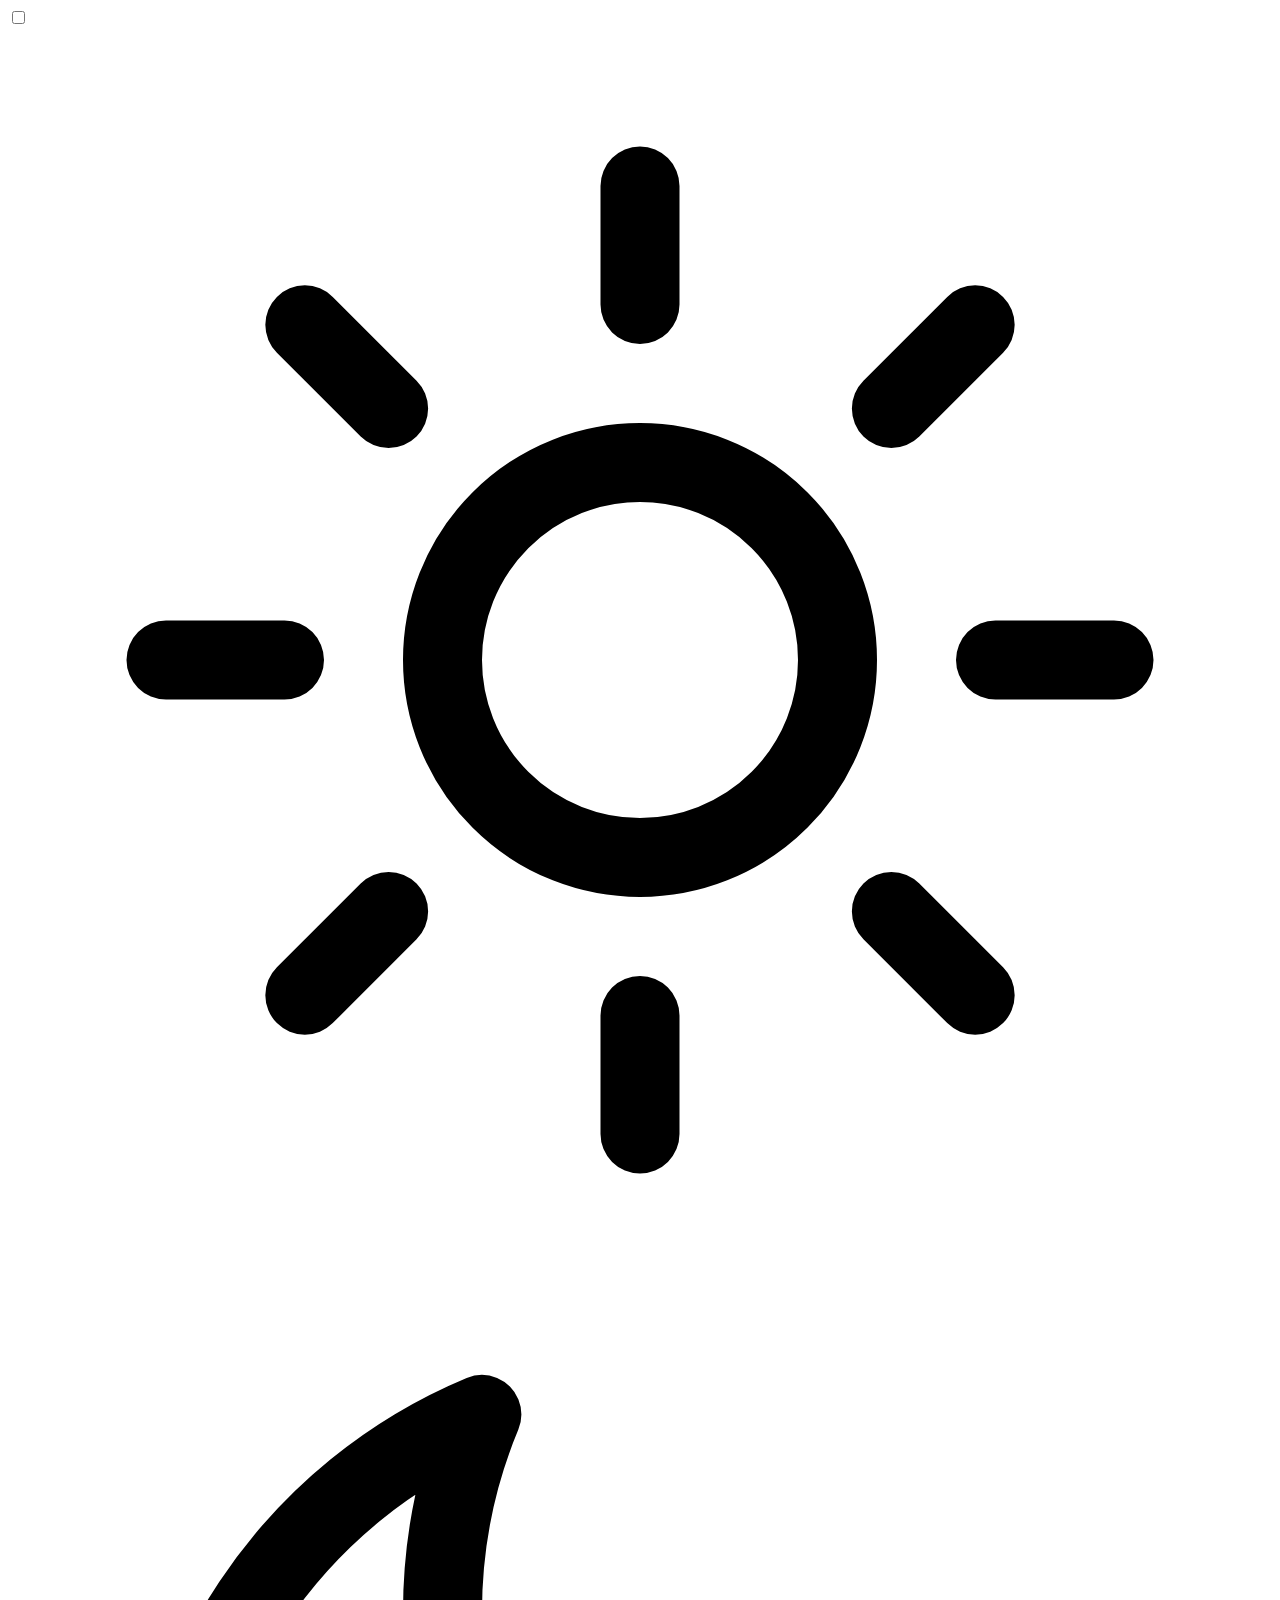
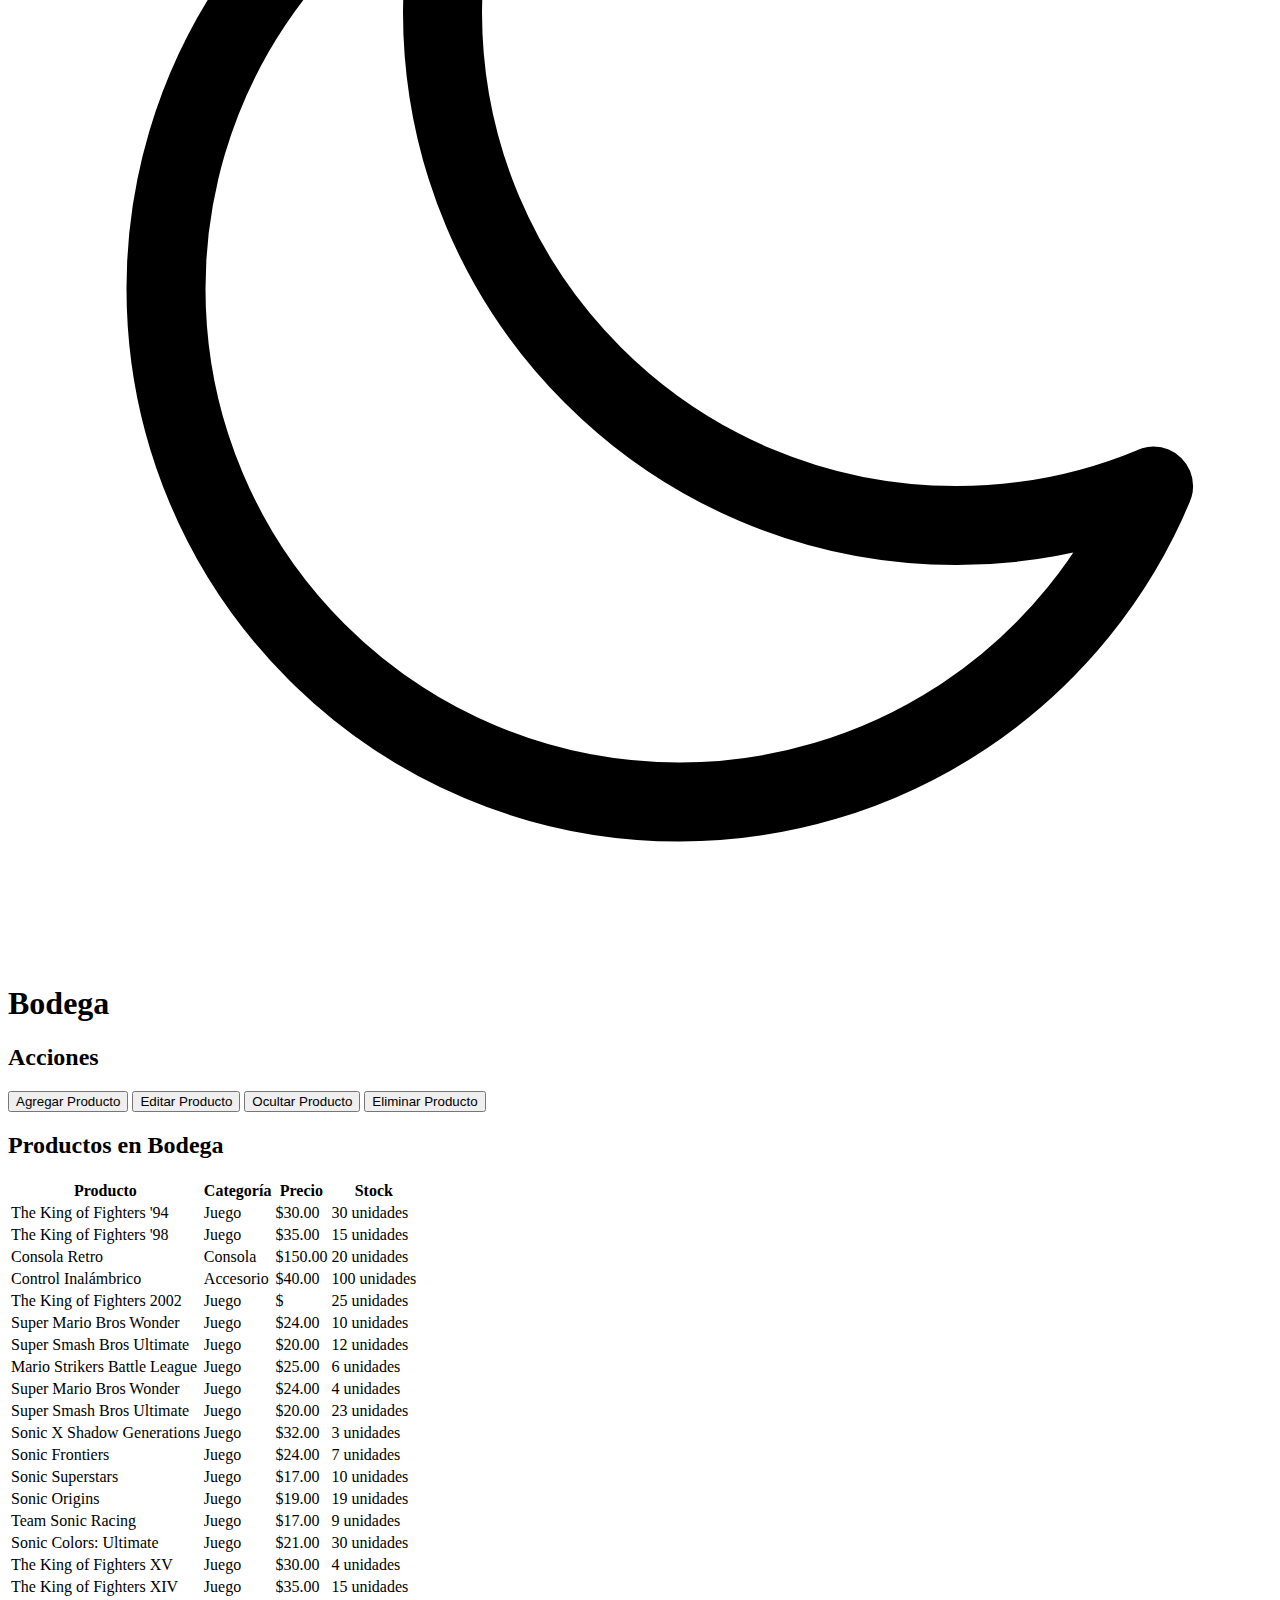
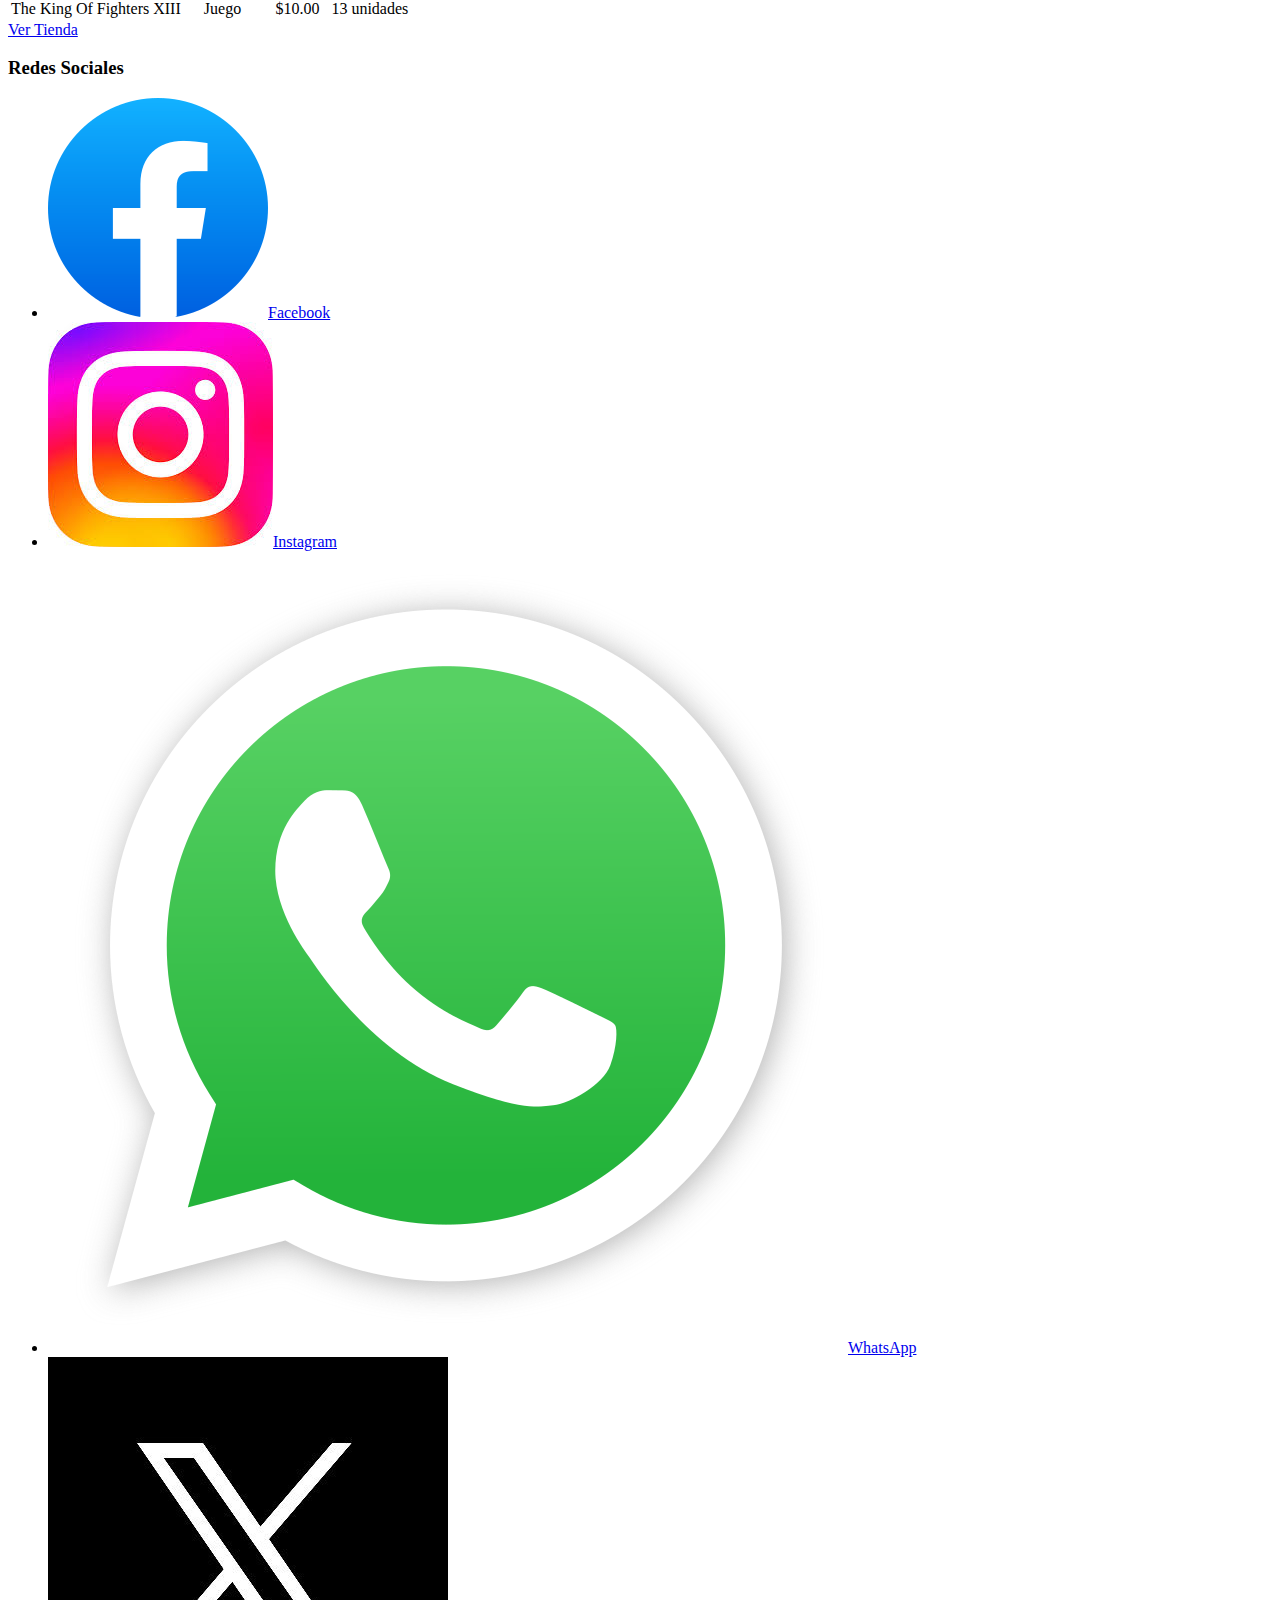
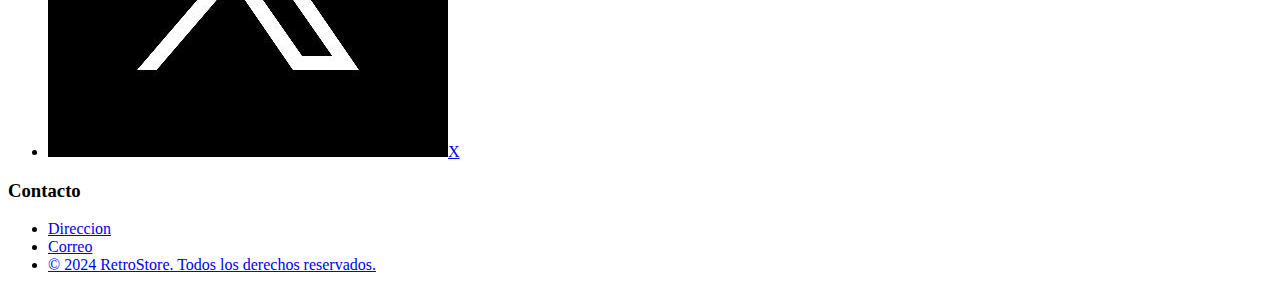
==== commit 595dd63c: "Actualizacion Bodega" ====
--- a/Proyecto Primer Parcial Pagina Web/HTML/bodega.html
+++ b/Proyecto Primer Parcial Pagina Web/HTML/bodega.html
@@ -134,21 +134,21 @@
                         <td>30 unidades</td>
                     </tr>
                     <tr>
-                        <td></td>
+                        <td>The King of Fighters XV</td>
                         <td>Juego</td>
-                        <td>$</td>
+                        <td>$30.00</td>
                         <td>4 unidades</td>
                     </tr>
                     <tr>
-                        <td></td>
+                        <td>The King of Fighters XIV</td>
                         <td>Juego</td>
-                        <td>$</td>
+                        <td>$35.00</td>
                         <td>15 unidades</td>
                     </tr>
                     <tr>
-                        <td></td>
+                        <td>The King Of Fighters XIII</td>
                         <td>Juego</td>
-                        <td>$</td>
+                        <td>$10.00</td>
                         <td>13 unidades</td>
                     </tr>
                 </table>
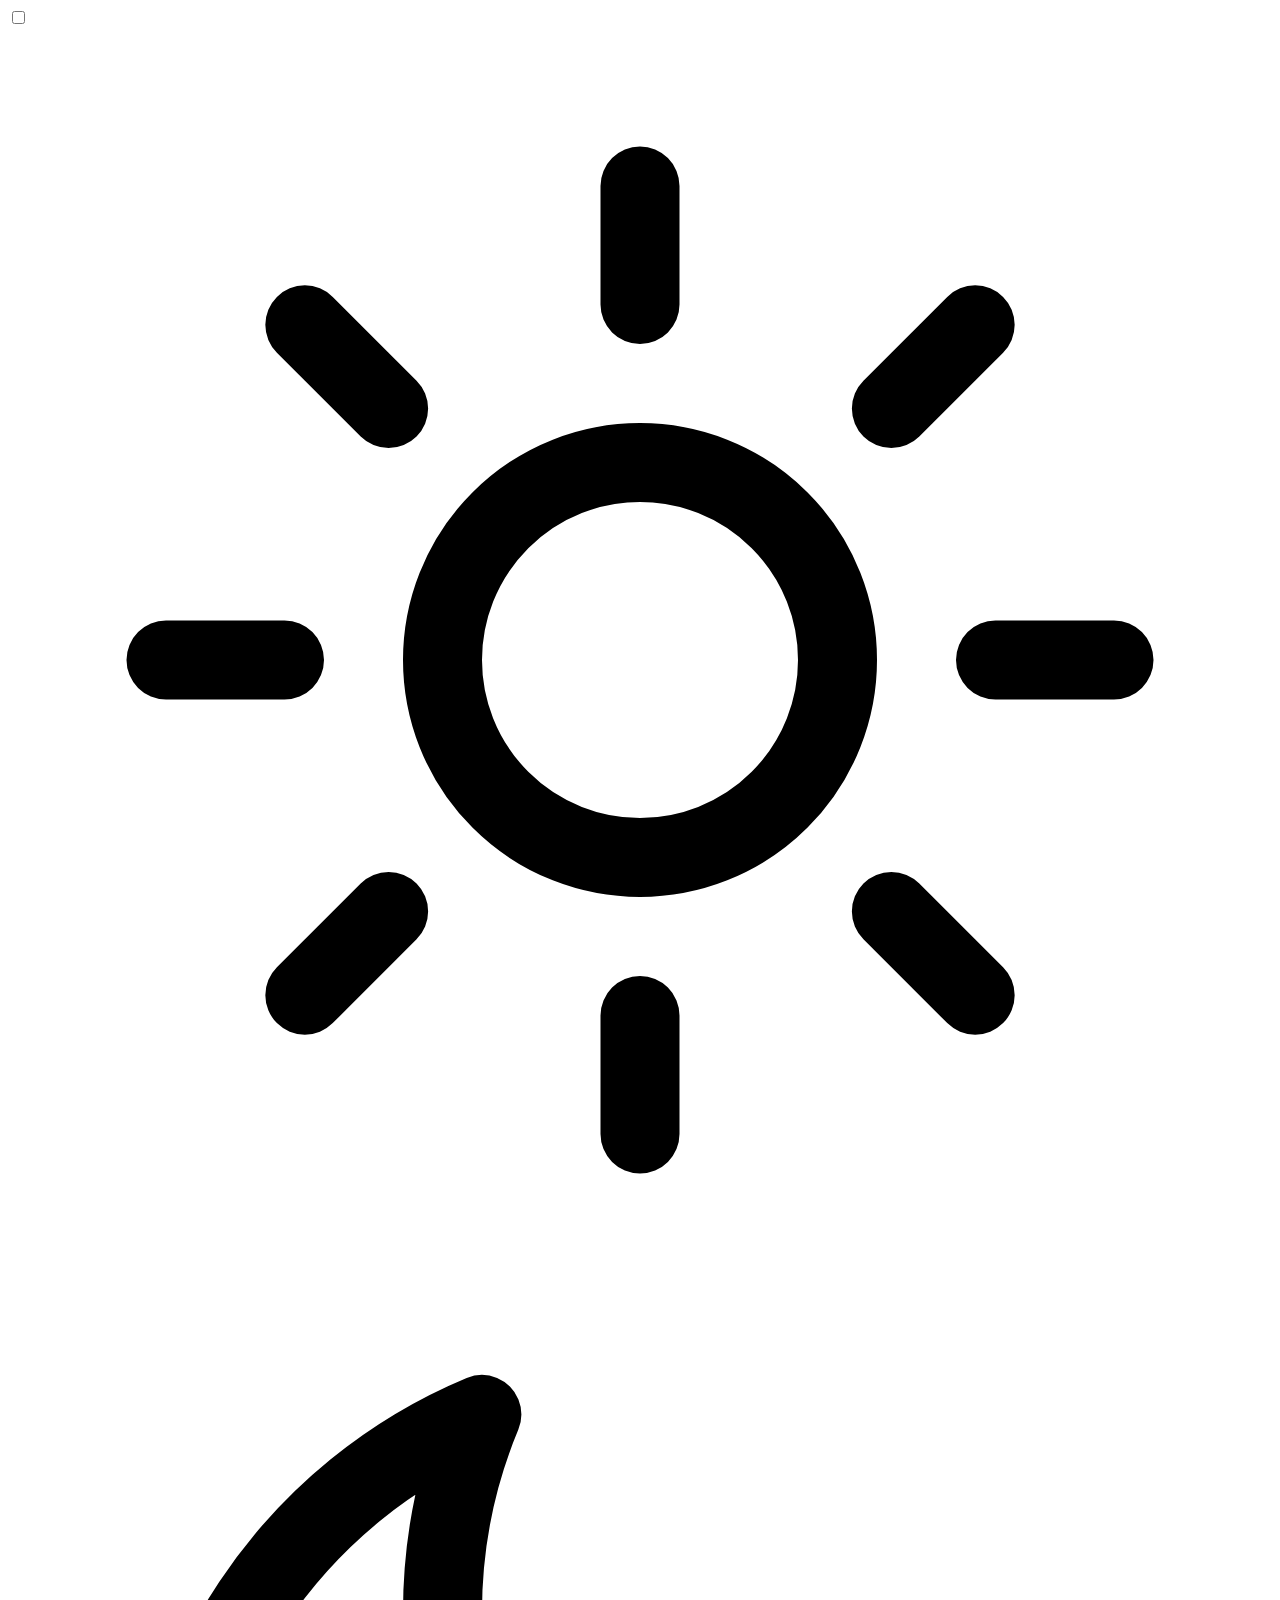
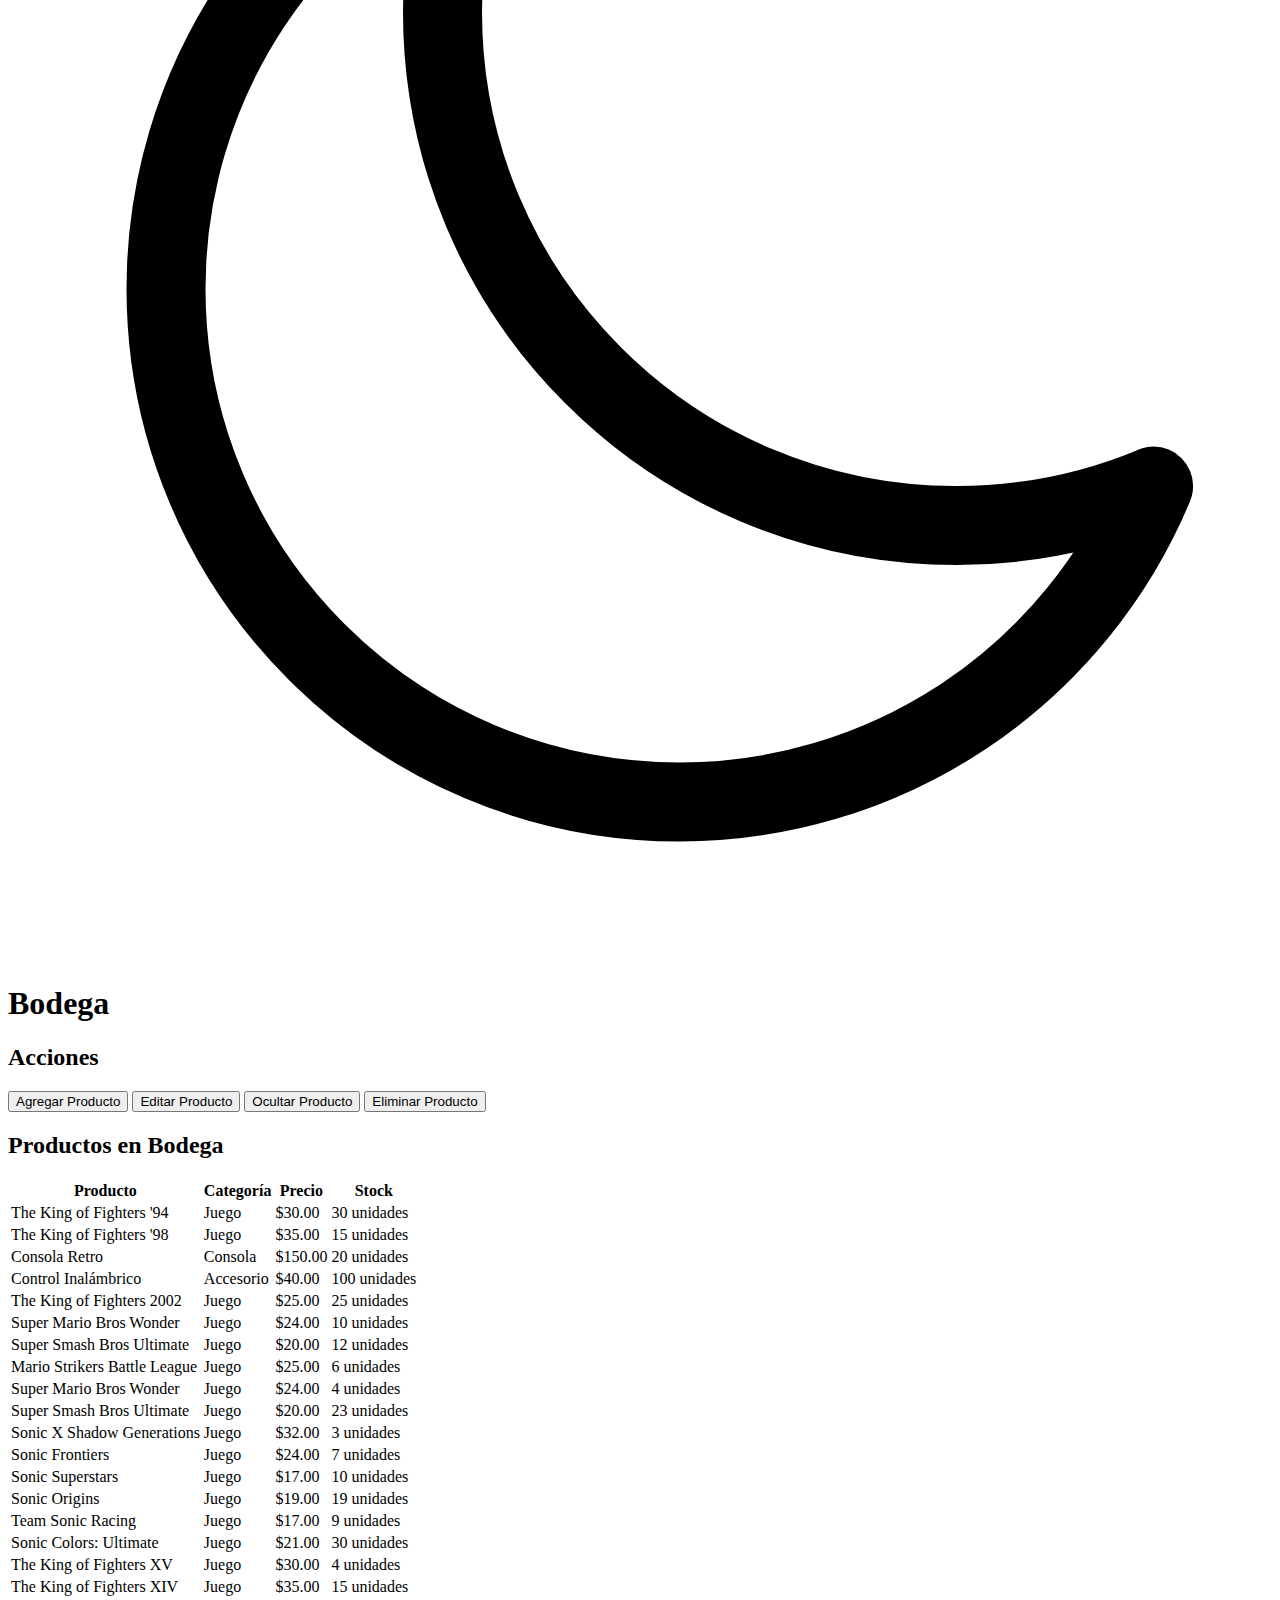
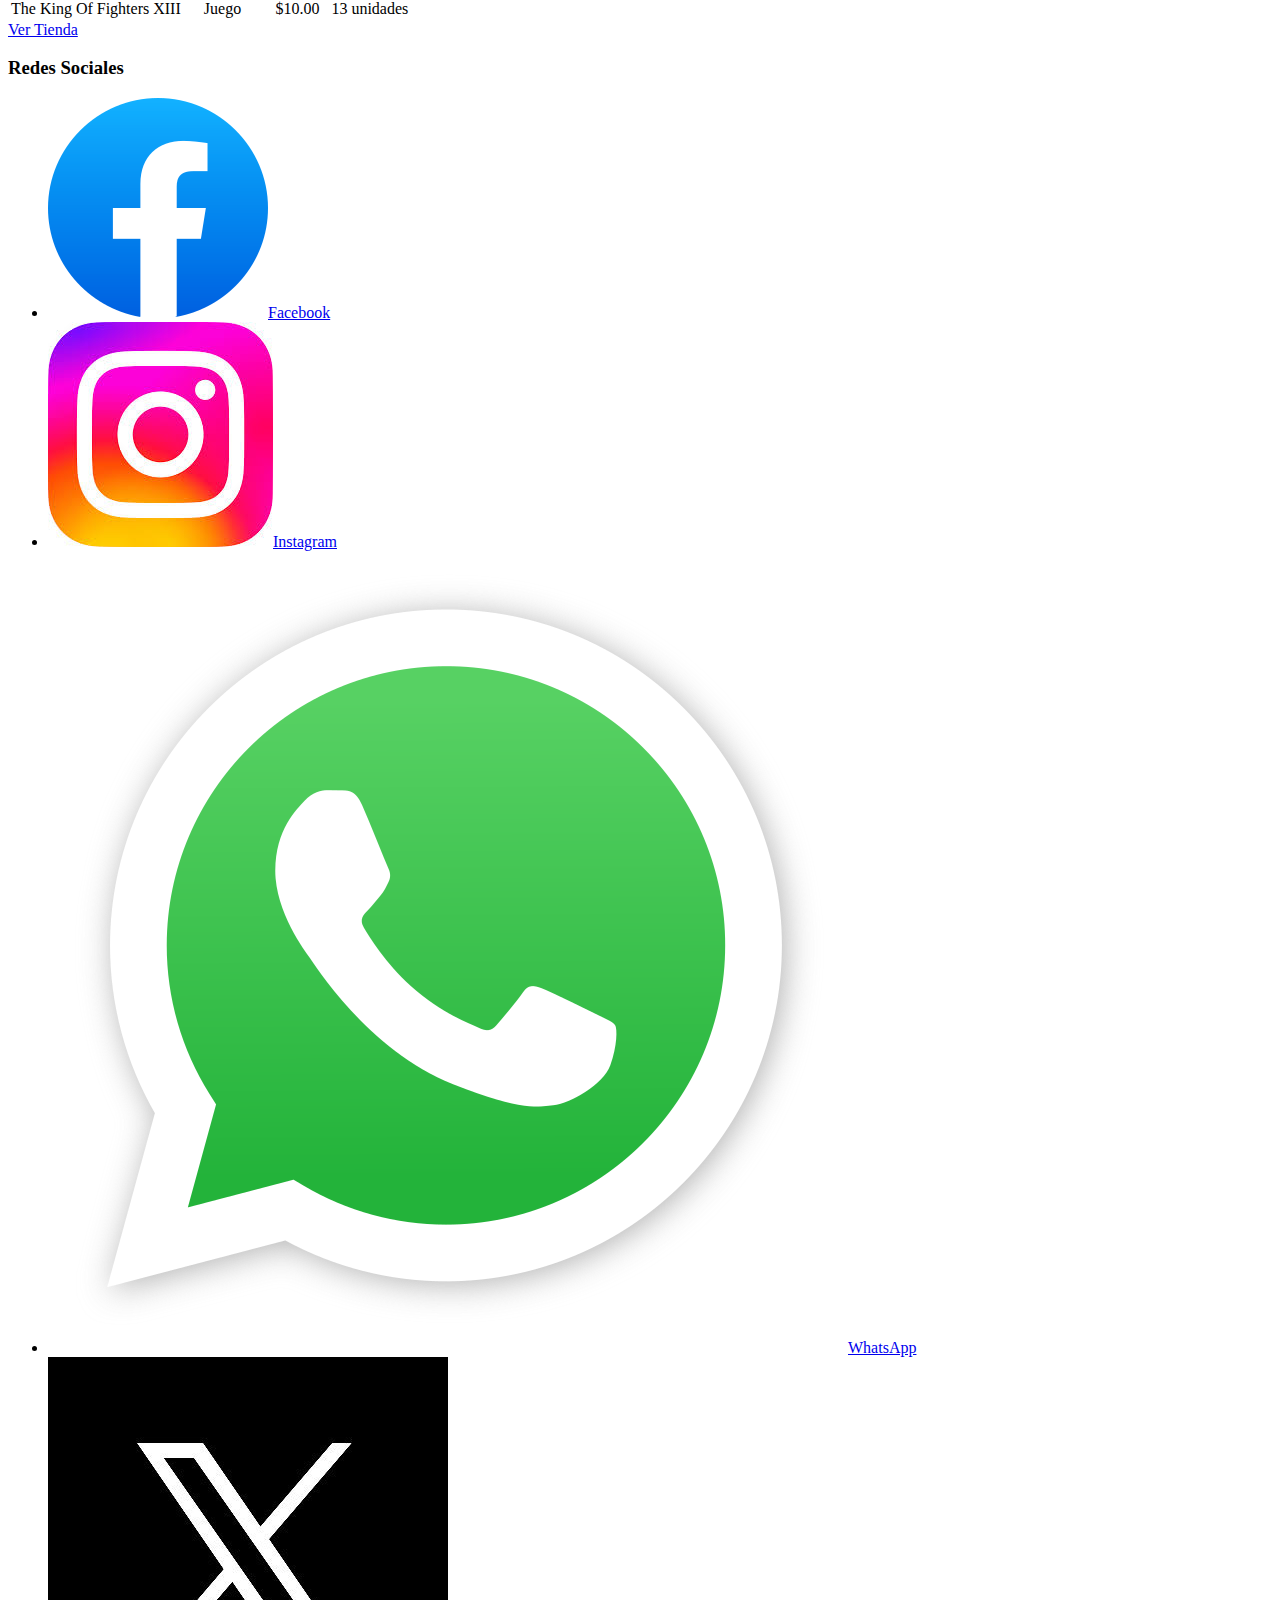
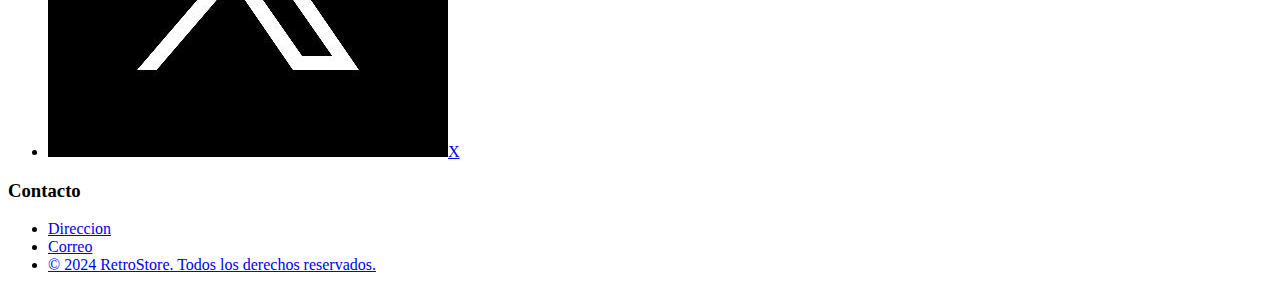
==== commit 87954e4b: "direccion" ====
--- a/Proyecto Primer Parcial Pagina Web/HTML/bodega.html
+++ b/Proyecto Primer Parcial Pagina Web/HTML/bodega.html
@@ -64,7 +64,7 @@
                     <tr>
                         <td>The King of Fighters 2002</td>
                         <td>Juego</td>
-                        <td>$</td>
+                        <td>$25.00</td>
                         <td>25 unidades</td>
                     </tr>
                     <tr>
